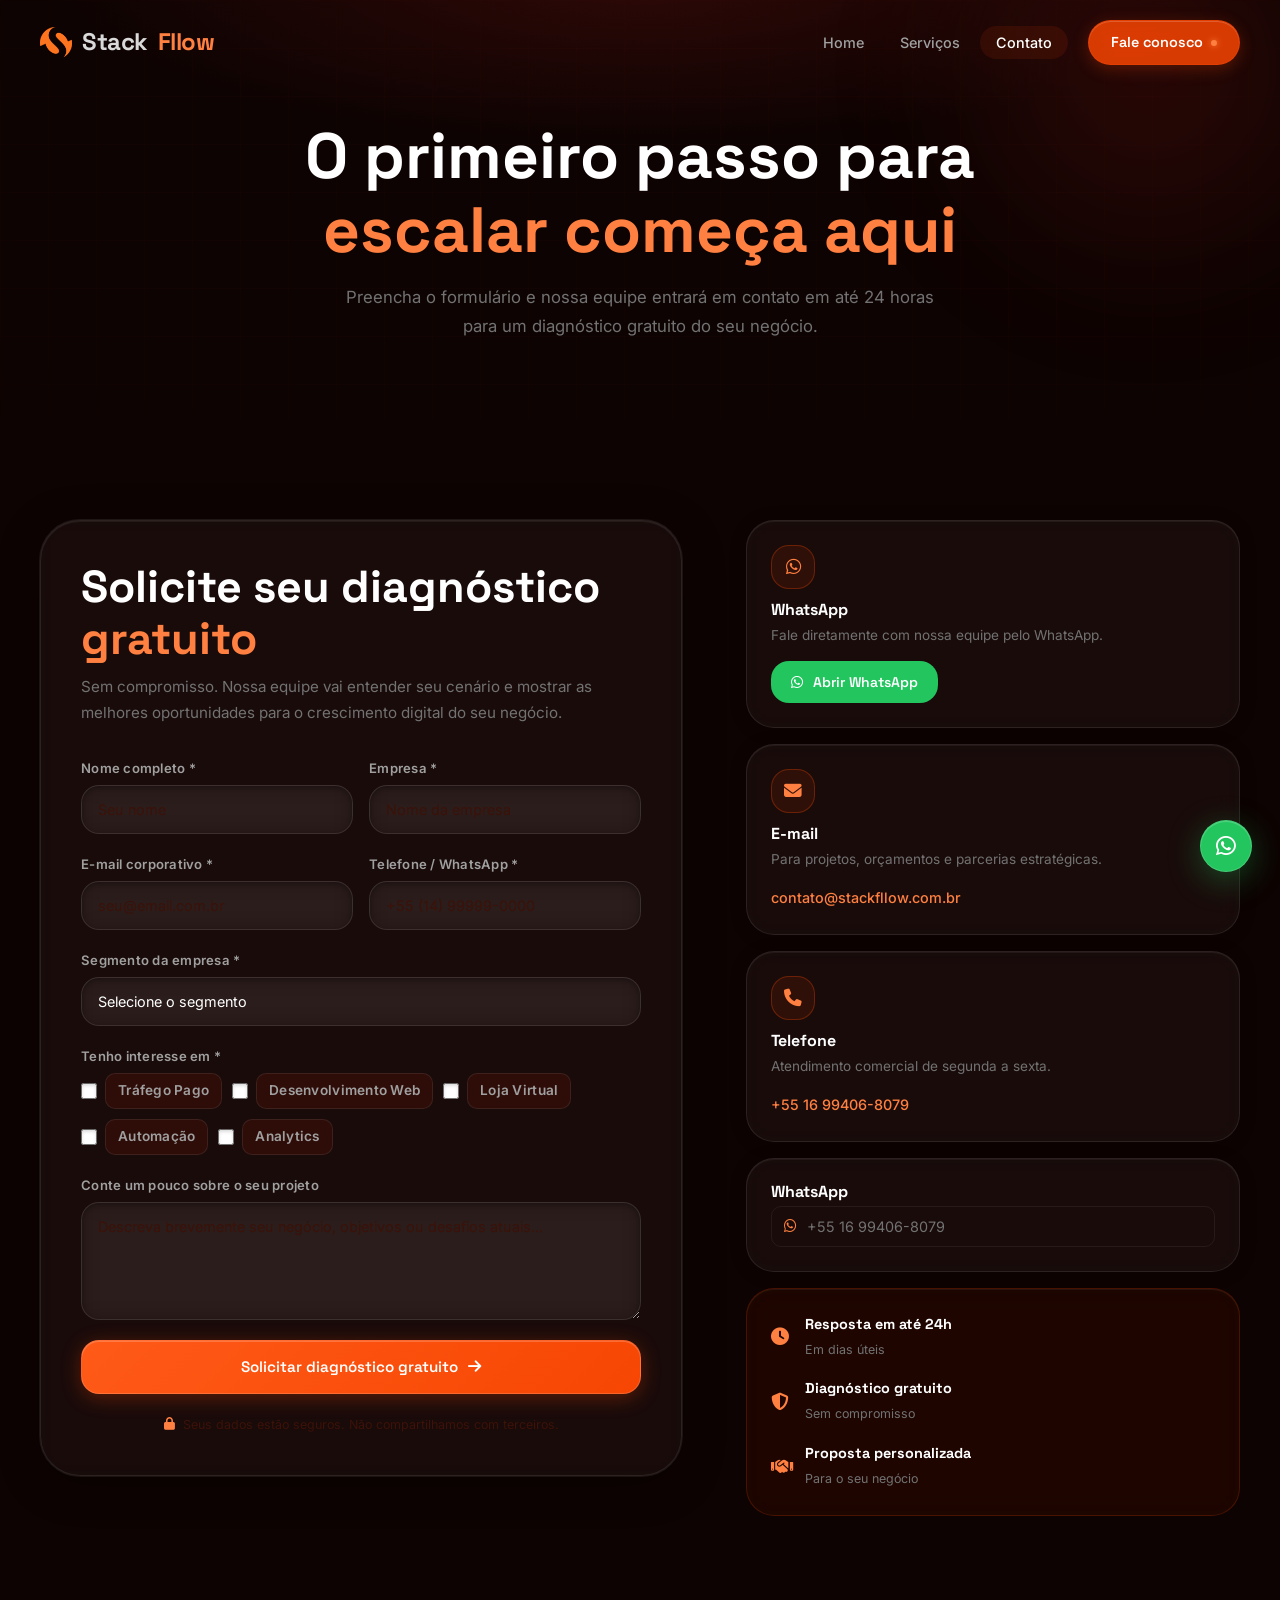
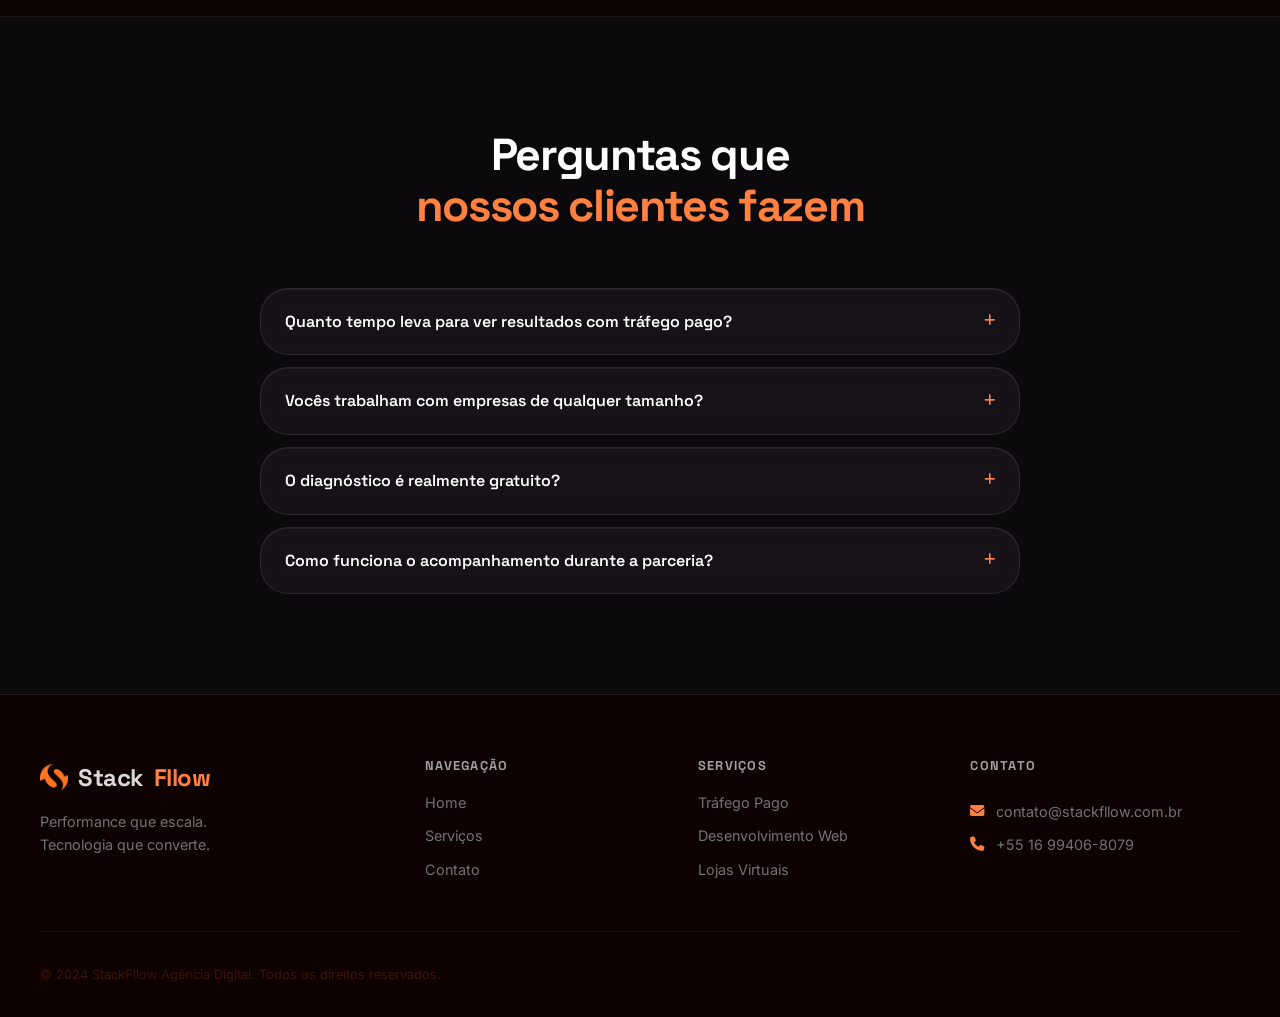
==== contato/index.html @ f06ce650 "feat: nova paleta Coffee Bean/Molten Orange + fontes Space Grotesk & Inter Cores: - Backgrounds: #0D" ====
<!DOCTYPE html>
<html lang="pt-BR">
<head>
  <meta charset="UTF-8" />
  <meta name="viewport" content="width=device-width, initial-scale=1.0" />

  <!-- SEO Principal -->
  <title>Contato | StackFllow — Diagnóstico Gratuito de Marketing Digital</title>
  <meta name="description" content="Fale com a StackFllow e agende um diagnóstico gratuito. Descubra como escalar suas vendas com tráfego pago, desenvolvimento web e lojas virtuais." />
  <meta name="keywords" content="contato agência digital, diagnóstico gratuito, tráfego pago, desenvolvimento web, marketing digital, StackFllow" />
  <meta name="author" content="StackFllow Agência Digital" />
  <meta name="robots" content="index, follow" />
  <link rel="canonical" href="https://stackfllow.com.br/contato.html" />

  <!-- Open Graph -->
  <meta property="og:type" content="website" />
  <meta property="og:site_name" content="StackFllow" />
  <meta property="og:title" content="Fale com a StackFllow | Diagnóstico Gratuito" />
  <meta property="og:description" content="Agende um diagnóstico gratuito e descubra como escalar suas vendas com performance digital." />
  <meta property="og:url" content="https://stackfllow.com.br/contato.html" />
  <meta property="og:image" content="https://stackfllow.com.br/Logo StackFlow.png" />
  <meta property="og:locale" content="pt_BR" />

  <!-- Twitter Card -->
  <meta name="twitter:card" content="summary_large_image" />
  <meta name="twitter:title" content="Fale com a StackFllow | Diagnóstico Gratuito" />
  <meta name="twitter:description" content="Agende um diagnóstico gratuito e descubra como escalar suas vendas com performance digital." />
  <meta name="twitter:image" content="https://stackfllow.com.br/Logo StackFlow.png" />

  <!-- Schema.org JSON-LD -->
  <script type="application/ld+json">
  {
    "@context": "https://schema.org",
    "@graph": [
      {
        "@type": "BreadcrumbList",
        "itemListElement": [
          { "@type": "ListItem", "position": 1, "name": "Home", "item": "https://stackfllow.com.br/" },
          { "@type": "ListItem", "position": 2, "name": "Contato", "item": "https://stackfllow.com.br/contato.html" }
        ]
      },
      {
        "@type": "ContactPage",
        "name": "Contato — StackFllow",
        "url": "https://stackfllow.com.br/contato.html",
        "description": "Entre em contato com a StackFllow para agendar um diagnóstico gratuito.",
        "publisher": {
          "@type": "Organization",
          "name": "StackFllow",
          "telephone": "+5516994068079",
          "email": "contato@stackfllow.com.br"
        }
      }
    ]
  }
  </script>

  <link rel="preconnect" href="https://fonts.googleapis.com" />
  <link rel="preconnect" href="https://fonts.gstatic.com" crossorigin />
  <link href="https://fonts.googleapis.com/css2?family=Space+Grotesk:wght@400;500;600;700;800&family=Inter:wght@400;500&display=swap" rel="stylesheet" />
  <link rel="stylesheet" href="https://cdnjs.cloudflare.com/ajax/libs/font-awesome/6.5.1/css/all.min.css" />
  <link rel="icon" href="../Logo transparente -Photoroom.png" type="image/png" />
  <link rel="stylesheet" href="../style.css" />
</head>
<body>

  <!-- NAV -->
  <nav class="nav" id="nav">
    <div class="nav__inner">
      <a href="/" class="nav__logo">
        <img src="../Logo transparente -Photoroom.png" class="logo-icon" alt="StackFllow" aria-hidden="true" />
        <span class="logo-stack">Stack</span><span class="logo-flow">Fllow</span>
      </a>
      <ul class="nav__links" id="navLinks">
        <li><a href="/" class="nav__link">Home</a></li>
        <li><a href="/servicos" class="nav__link">Serviços</a></li>
        <li><a href="/contato" class="nav__link active">Contato</a></li>
        <li>
          <a href="/contato" class="nav__cta">Fale conosco
            <span class="nav__cta-dot"></span>
          </a>
        </li>
      </ul>
      <button class="nav__burger" id="burger" aria-label="Menu">
        <span></span><span></span><span></span>
      </button>
    </div>
  </nav>

  <div class="mobile-menu" id="mobileMenu">
    <ul>
      <li><a href="/">Home</a></li>
      <li><a href="/servicos">Serviços</a></li>
      <li><a href="/contato">Contato</a></li>
      <li><a href="/contato" class="mobile-cta">Fale conosco</a></li>
    </ul>
  </div>

  <!-- ════════════════════════════════════
       HERO CONTATO
  ════════════════════════════════════ -->
  <section class="page-hero">
    <div class="page-hero__bg">
      <div class="hero__grid"></div>
      <div class="hero__orb hero__orb--1"></div>
    </div>
    <div class="container">
      <div class="page-hero__inner">
        <h1 class="reveal reveal--delay-1">
          O primeiro passo para<br/><em>escalar começa aqui</em>
        </h1>
        <p class="page-hero__sub reveal reveal--delay-2">
          Preencha o formulário e nossa equipe entrará em contato em até 24 horas para um diagnóstico gratuito do seu negócio.
        </p>
      </div>
    </div>
  </section>

  <!-- ════════════════════════════════════
       CONTATO PRINCIPAL
  ════════════════════════════════════ -->
  <section class="contact section">
    <div class="container">
      <div class="contact__inner">

        <!-- FORMULÁRIO -->
        <div class="contact__form-wrap reveal">
          <h2>Solicite seu diagnóstico <em>gratuito</em></h2>
          <p>Sem compromisso. Nossa equipe vai entender seu cenário e mostrar as melhores oportunidades para o crescimento digital do seu negócio.</p>

          <form class="contact__form" id="contactForm" action="https://formspree.io/f/xaqvkoon" method="POST" novalidate>
            <div class="form__row">
              <div class="form__group">
                <label for="name">Nome completo *</label>
                <input type="text" id="name" name="name" placeholder="Seu nome" required />
                <span class="form__error" id="nameError">Por favor, insira seu nome.</span>
              </div>
              <div class="form__group">
                <label for="company">Empresa *</label>
                <input type="text" id="company" name="company" placeholder="Nome da empresa" required />
                <span class="form__error" id="companyError">Por favor, insira o nome da empresa.</span>
              </div>
            </div>

            <div class="form__row">
              <div class="form__group">
                <label for="email">E-mail corporativo *</label>
                <input type="email" id="email" name="email" placeholder="seu@email.com.br" required />
                <span class="form__error" id="emailError">Insira um e-mail válido.</span>
              </div>
              <div class="form__group">
                <label for="phone">Telefone / WhatsApp *</label>
                <input type="tel" id="phone" name="phone" placeholder="+55 (14) 99999-0000" required />
                <span class="form__error" id="phoneError">Por favor, insira seu telefone.</span>
              </div>
            </div>

            <div class="form__group">
              <label for="segment">Segmento da empresa *</label>
              <select id="segment" name="segment" required>
                <option value="" disabled selected>Selecione o segmento</option>
                <option value="ecommerce">E-commerce</option>
                <option value="servicos">Serviços / Consultoria</option>
                <option value="saude">Saúde & Bem-estar</option>
                <option value="educacao">Educação & Cursos</option>
                <option value="industria">Indústria & Manufatura</option>
                <option value="imobiliario">Imobiliário</option>
                <option value="gastronomia">Gastronomia & Alimentos</option>
                <option value="outro">Outro segmento</option>
              </select>
              <span class="form__error" id="segmentError">Por favor, selecione seu segmento.</span>
            </div>

            <div class="form__group">
              <label>Tenho interesse em *</label>
              <div class="form__checkboxes">
                <label class="form__checkbox">
                  <input type="checkbox" name="interest" value="trafego" />
                  <span>Tráfego Pago</span>
                </label>
                <label class="form__checkbox">
                  <input type="checkbox" name="interest" value="web" />
                  <span>Desenvolvimento Web</span>
                </label>
                <label class="form__checkbox">
                  <input type="checkbox" name="interest" value="ecommerce" />
                  <span>Loja Virtual</span>
                </label>
                <label class="form__checkbox">
                  <input type="checkbox" name="interest" value="automacao" />
                  <span>Automação</span>
                </label>
                <label class="form__checkbox">
                  <input type="checkbox" name="interest" value="analytics" />
                  <span>Analytics</span>
                </label>
              </div>
            </div>

            <div class="form__group">
              <label for="message">Conte um pouco sobre o seu projeto</label>
              <textarea id="message" name="message" rows="4" placeholder="Descreva brevemente seu negócio, objetivos ou desafios atuais..."></textarea>
            </div>

            <button type="submit" class="btn btn--primary btn--full" id="submitBtn">
              <span>Solicitar diagnóstico gratuito</span>
              <i class="fa-solid fa-arrow-right"></i>
            </button>

            <p class="form__privacy">
              <i class="fa-solid fa-lock"></i>
              Seus dados estão seguros. Não compartilhamos com terceiros.
            </p>
          </form>

          <!-- Mensagem de sucesso -->
          <div class="form__success" id="formSuccess">
            <div class="form__success-icon">
              <i class="fa-solid fa-circle-check"></i>
            </div>
            <h3>Mensagem enviada!</h3>
            <p>Recebemos sua solicitação. Nossa equipe entrará em contato em até 24 horas para agendar seu diagnóstico gratuito.</p>
            <a href="/" class="btn btn--outline">Voltar ao início</a>
          </div>
        </div>

        <!-- INFO LATERAL -->
        <div class="contact__info">
          <div class="contact__info-card reveal reveal--delay-1">
            <div class="contact__info-icon">
              <i class="fa-brands fa-whatsapp"></i>
            </div>
            <h4>WhatsApp</h4>
            <p>Fale diretamente com nossa equipe pelo WhatsApp.</p>
            <a href="https://wa.me/5516994068079" target="_blank" class="btn btn--whatsapp btn--sm">
              <i class="fa-brands fa-whatsapp"></i>
              Abrir WhatsApp
            </a>
          </div>

          <div class="contact__info-card reveal reveal--delay-2">
            <div class="contact__info-icon">
              <i class="fa-solid fa-envelope"></i>
            </div>
            <h4>E-mail</h4>
            <p>Para projetos, orçamentos e parcerias estratégicas.</p>
            <a href="mailto:contato@stackfllow.com.br" class="contact__info-link">
              contato@stackfllow.com.br
            </a>
          </div>

          <div class="contact__info-card reveal reveal--delay-3">
            <div class="contact__info-icon">
              <i class="fa-solid fa-phone"></i>
            </div>
            <h4>Telefone</h4>
            <p>Atendimento comercial de segunda a sexta.</p>
            <a href="tel:+5516994068079" class="contact__info-link">
              +55 16 99406-8079
            </a>
          </div>

          <div class="contact__info-card contact__info-card--socials reveal reveal--delay-4">
            <h4>WhatsApp</h4>
            <div class="contact__socials">
              <a href="https://wa.me/5516994068079" target="_blank" aria-label="WhatsApp">
                <i class="fa-brands fa-whatsapp"></i>
                +55 16 99406-8079
              </a>
            </div>
          </div>

          <div class="contact__promise reveal">
            <div class="contact__promise-item">
              <i class="fa-solid fa-clock"></i>
              <div>
                <strong>Resposta em até 24h</strong>
                <span>Em dias úteis</span>
              </div>
            </div>
            <div class="contact__promise-item">
              <i class="fa-solid fa-shield-halved"></i>
              <div>
                <strong>Diagnóstico gratuito</strong>
                <span>Sem compromisso</span>
              </div>
            </div>
            <div class="contact__promise-item">
              <i class="fa-solid fa-handshake"></i>
              <div>
                <strong>Proposta personalizada</strong>
                <span>Para o seu negócio</span>
              </div>
            </div>
          </div>
        </div>
      </div>
    </div>
  </section>

  <!-- ════════════════════════════════════
       FAQ
  ════════════════════════════════════ -->
  <section class="faq section" style="background: rgba(13,16,24,.5); border-top: 1px solid rgba(255,255,255,.06);">
    <div class="container">
      <div class="section__head reveal">
        <h2>Perguntas que<br/><em>nossos clientes fazem</em></h2>
      </div>

      <div class="faq__list">
        <div class="faq__item reveal">
          <button class="faq__question" aria-expanded="false">
            Quanto tempo leva para ver resultados com tráfego pago?
            <i class="fa-solid fa-plus faq__icon"></i>
          </button>
          <div class="faq__answer">
            <p>Os primeiros resultados geralmente aparecem em 7 a 14 dias após o lançamento das campanhas. O período de aprendizado dos algoritmos dura cerca de 30 dias — a partir daí, com otimizações contínuas, os resultados tendem a escalar significativamente.</p>
          </div>
        </div>

        <div class="faq__item reveal reveal--delay-1">
          <button class="faq__question" aria-expanded="false">
            Vocês trabalham com empresas de qualquer tamanho?
            <i class="fa-solid fa-plus faq__icon"></i>
          </button>
          <div class="faq__answer">
            <p>Sim. Atendemos desde negócios locais e MEIs até empresas de médio porte com operações digitais consolidadas. Nossos planos foram desenhados para se adaptar ao seu momento e ao seu orçamento.</p>
          </div>
        </div>

        <div class="faq__item reveal reveal--delay-2">
          <button class="faq__question" aria-expanded="false">
            O diagnóstico é realmente gratuito?
            <i class="fa-solid fa-plus faq__icon"></i>
          </button>
          <div class="faq__answer">
            <p>Sim, 100% gratuito e sem compromisso. No diagnóstico analisamos seu cenário atual, identificamos oportunidades e apresentamos um plano de ação claro. Só seguimos em frente se a proposta fizer sentido para os dois lados.</p>
          </div>
        </div>

        <div class="faq__item reveal reveal--delay-3">
          <button class="faq__question" aria-expanded="false">
            Como funciona o acompanhamento durante a parceria?
            <i class="fa-solid fa-plus faq__icon"></i>
          </button>
          <div class="faq__answer">
            <p>Você terá acesso a um dashboard em tempo real com todas as métricas da sua conta. Além disso, entregamos relatórios semanais por e-mail e estamos disponíveis via WhatsApp para dúvidas e alinhamentos pontuais durante o horário comercial.</p>
          </div>
        </div>
      </div>
    </div>
  </section>

  <!-- FOOTER -->
  <footer class="footer">
    <div class="container">
      <div class="footer__top">
        <div class="footer__brand">
          <a href="/" class="nav__logo">
        <img src="../Logo transparente -Photoroom.png" class="logo-icon" alt="StackFllow" aria-hidden="true" />
            <span class="logo-stack">Stack</span><span class="logo-flow">Fllow</span>
          </a>
          <p>Performance que escala.<br/>Tecnologia que converte.</p>
        </div>
        <div class="footer__nav">
          <h4>Navegação</h4>
          <ul>
            <li><a href="/">Home</a></li>
            <li><a href="/servicos">Serviços</a></li>
            <li><a href="/contato">Contato</a></li>
          </ul>
        </div>
        <div class="footer__nav">
          <h4>Serviços</h4>
          <ul>
            <li><a href="/servicos">Tráfego Pago</a></li>
            <li><a href="/servicos">Desenvolvimento Web</a></li>
            <li><a href="/servicos">Lojas Virtuais</a></li>
          </ul>
        </div>
        <div class="footer__contact">
          <h4>Contato</h4>
          <a href="mailto:contato@stackfllow.com.br">
            <i class="fa-solid fa-envelope"></i>
            contato@stackfllow.com.br
          </a>
          <a href="tel:+5516994068079">
            <i class="fa-solid fa-phone"></i>
            +55 16 99406-8079
          </a>
        </div>
      </div>
      <div class="footer__bottom">
        <p>© 2024 StackFllow Agência Digital. Todos os direitos reservados.</p>
      </div>
    </div>
  </footer>

  <a href="https://wa.me/5516994068079" target="_blank" class="wa-float" aria-label="WhatsApp">
    <i class="fa-brands fa-whatsapp"></i>
  </a>

  <script src="../script.js"></script>
</body>
</html>
---- style.css ----
/* ════════════════════════════════════════════════════════
   STACKFLOW — style.css
   Coffee Bean · Black Cherry · Racing Red · Molten Orange
════════════════════════════════════════════════════════ */

/* ── TOKENS ──────────────────────────────────────────── */
:root {
  /* ── Background Scale (Coffee Bean family) */
  --dark:          #0D0302;  /* quase preto, tom vermelho profundo */
  --dark-2:        #1A0706;  /* Coffee Bean */
  --dark-3:        #220908;
  --dark-4:        #2e0d09;
  --dark-5:        #3d110b;

  /* ── Primary Accent — Molten Orange */
  --orange:        #F74603;
  --orange-l:      #ff5a18;
  --orange-xl:     #ff8040;  /* legível em fundo escuro */
  --orange-glow:   rgba(247,70,3,.22);
  --orange-soft:   rgba(247,70,3,.10);
  --orange-border: rgba(247,70,3,.30);

  /* ── Secondary Accent — Racing Red */
  --red:           #DD0200;
  --red-soft:      rgba(221,2,0,.12);
  --red-border:    rgba(221,2,0,.28);

  /* ── Deep tone — Black Cherry (ex-navy) */
  --navy:          #55100D;  /* Black Cherry */
  --navy-l:        #7a1811;
  --navy-soft:     rgba(85,16,13,.22);

  --white:         #ffffff;
  --off-white:     #D9D9D9;  /* Alabaster Grey */
  --gray-100:      #c0c0c0;
  --gray-200:      #a0a0a0;
  --gray-400:      #727272;
  --gray-600:      #3d1208;  /* warm dark */
  --gray-dark:     #2a0c08;

  --green:         #22c55e;
  --green-dark:    #16a34a;

  --ff-head: 'Space Grotesk', sans-serif;
  --ff-body: 'Inter', sans-serif;

  --radius-sm:  10px;
  --radius-md:  18px;
  --radius-lg:  28px;
  --radius-xl:  40px;
  --radius-pill: 100px;

  /* glass */
  --glass-bg:      rgba(255,255,255,.04);
  --glass-bg-h:    rgba(255,255,255,.07);
  --glass-border:  rgba(255,255,255,.09);
  --glass-shine:   rgba(255,255,255,.06);
  --glass-blur:    blur(20px) saturate(160%);
  --glass-blur-sm: blur(12px) saturate(140%);

  --shadow-sm:  0 2px 16px rgba(0,0,0,.25);
  --shadow-md:  0 8px 40px rgba(0,0,0,.35), 0 0 0 1px var(--glass-border);
  --shadow-lg:  0 24px 80px rgba(0,0,0,.45), 0 0 0 1px var(--glass-border);

  --transition: 280ms cubic-bezier(.22,1,.36,1);
  --section-gap: 100px;
}

/* ── RESET ───────────────────────────────────────────── */
*, *::before, *::after { box-sizing: border-box; margin: 0; padding: 0; }

html { scroll-behavior: smooth; -webkit-text-size-adjust: 100%; }

body {
  font-family: var(--ff-body);
  font-size: 16px;
  line-height: 1.6;
  color: var(--gray-200);
  background: var(--dark);
  overflow-x: hidden;
}

img, svg { display: block; max-width: 100%; }
a { text-decoration: none; color: inherit; }
button { cursor: pointer; border: none; background: none; font: inherit; }
ul { list-style: none; }
input, select, textarea { font: inherit; }

/* ── TYPOGRAPHY ──────────────────────────────────────── */
h1, h2, h3, h4, h5 {
  font-family: var(--ff-head);
  font-weight: 700;
  line-height: 1.15;
  color: var(--white);
}

h1 { font-size: clamp(2.4rem, 5vw, 4rem); font-weight: 800; }
h2 { font-size: clamp(1.8rem, 3.5vw, 2.8rem); }
h3 { font-size: clamp(1.25rem, 2.5vw, 1.75rem); }
h4 { font-size: 1.1rem; }

em { font-style: normal; color: var(--orange-xl); }

p { color: var(--gray-400); line-height: 1.7; }

/* ── LAYOUT ──────────────────────────────────────────── */
.container {
  width: min(1200px, 100% - 40px);
  margin-inline: auto;
}

.section {
  padding-block: var(--section-gap);
}

.section__head {
  text-align: center;
  margin-bottom: 56px;
}

.section__head h2 { margin-top: 12px; }
.section__head p  { margin-top: 14px; max-width: 56ch; margin-inline: auto; }

/* ── LABEL ───────────────────────────────────────────── */
.label {
  display: inline-flex;
  align-items: center;
  gap: 8px;
  font-size: .75rem;
  font-weight: 600;
  letter-spacing: .1em;
  text-transform: uppercase;
  color: var(--orange-xl);
  background: var(--orange-soft);
  border: 1px solid var(--orange-border);
  padding: 6px 14px;
  border-radius: 100px;
}

.label::before {
  content: '';
  width: 6px; height: 6px;
  border-radius: 50%;
  background: var(--orange-xl);
  animation: pulse 2s infinite;
}

@keyframes pulse {
  0%,100% { opacity: 1; transform: scale(1); }
  50%      { opacity: .5; transform: scale(1.4); }
}

/* ── BUTTONS ─────────────────────────────────────────── */
.btn {
  display: inline-flex;
  align-items: center;
  gap: 10px;
  padding: 14px 28px;
  border-radius: var(--radius-md);
  font-family: var(--ff-head);
  font-size: .95rem;
  font-weight: 600;
  transition: color, background-color, border-color, transform, box-shadow, opacity var(--transition);
  white-space: nowrap;
}

.btn--primary {
  background: var(--orange);
  color: var(--white);
  box-shadow: 0 0 0 0 var(--orange-glow);
}
.btn--primary:hover {
  background: var(--orange-l);
  transform: translateY(-2px);
  box-shadow: 0 8px 32px var(--orange-glow);
}

.btn--ghost {
  background: transparent;
  color: var(--white);
  border: 1.5px solid rgba(255,255,255,.2);
}
.btn--ghost:hover {
  border-color: var(--orange-xl);
  color: var(--orange-xl);
  background: var(--orange-soft);
}

.btn--outline {
  background: transparent;
  color: var(--orange-xl);
  border: 1.5px solid var(--orange-border);
}
.btn--outline:hover {
  background: var(--orange-soft);
  border-color: var(--orange-l);
}

.btn--whatsapp {
  background: var(--green);
  color: var(--white);
}
.btn--whatsapp:hover {
  background: var(--green-dark);
  transform: translateY(-2px);
  box-shadow: 0 8px 24px rgba(34,197,94,.3);
}

.btn--full { width: 100%; justify-content: center; }

.btn--sm { padding: 10px 20px; font-size: .875rem; }

.btn--lg {
  padding: 18px 36px;
  font-size: 1.05rem;
  border-radius: var(--radius-lg);
}

/* ── NAV ─────────────────────────────────────────────── */
.nav {
  position: fixed;
  top: 0; left: 0; right: 0;
  z-index: 900;
  padding: 20px 0;
  transition: color, background-color, border-color, transform, box-shadow, opacity var(--transition);
}

.nav.scrolled {
  background: rgba(13,3,2,.92);
  backdrop-filter: blur(10px);
  -webkit-backdrop-filter: blur(10px);
  padding: 12px 0;
  border-bottom: 1px solid var(--orange-border);
  box-shadow: 0 4px 24px rgba(0,0,0,.4);
}

.nav__inner {
  display: flex;
  align-items: center;
  justify-content: space-between;
  gap: 32px;
  width: min(1200px, 100% - 40px);
  margin-inline: auto;
}

.nav__logo {
  display: flex;
  align-items: center;
  gap: 10px;
  font-family: var(--ff-head);
  font-size: 1.5rem;
  font-weight: 800;
  letter-spacing: -.02em;
}
.logo-icon {
  height: 32px;
  width: 32px;
  flex-shrink: 0;
  border-radius: 0;
  object-fit: contain;
  transition: transform var(--transition), opacity var(--transition);
}
.nav__logo:hover .logo-icon {
  transform: scale(1.08);
  opacity: .9;
}
.logo-stack { color: var(--off-white); }
.logo-flow  { color: var(--orange-xl); }

.nav__links {
  display: flex;
  align-items: center;
  gap: 4px;
}

.nav__link {
  padding: 8px 16px;
  border-radius: var(--radius-sm);
  font-size: .9rem;
  font-weight: 500;
  color: var(--gray-200);
  transition: color var(--transition), background var(--transition);
}
.nav__link:hover,
.nav__link.active {
  color: var(--white);
  background: var(--orange-soft);
}

.nav__cta {
  display: inline-flex;
  align-items: center;
  gap: 8px;
  margin-left: 16px;
  padding: 10px 22px;
  background: var(--orange);
  color: var(--white);
  border-radius: var(--radius-md);
  font-family: var(--ff-head);
  font-size: .9rem;
  font-weight: 600;
  transition: color, background-color, border-color, transform, box-shadow, opacity var(--transition);
}
.nav__cta:hover {
  background: var(--orange-l);
  transform: translateY(-1px);
  box-shadow: var(--shadow-md);
}

.nav__cta-dot {
  width: 6px; height: 6px;
  border-radius: 50%;
  background: var(--orange-xl);
  animation: pulse 2s infinite;
}

.nav__burger {
  display: none;
  flex-direction: column;
  gap: 5px;
  padding: 8px;
}
.nav__burger span {
  display: block;
  width: 24px; height: 2px;
  background: var(--white);
  border-radius: 2px;
  transition: color, background-color, border-color, transform, box-shadow, opacity var(--transition);
}

/* ── MOBILE MENU ─────────────────────────────────────── */
.mobile-menu {
  display: none;
  position: fixed;
  inset: 0;
  z-index: 800;
  background: #0A0C12;
  flex-direction: column;
  align-items: center;
  justify-content: center;
  gap: 0;
  transform: translateX(100%);
  transition: transform var(--transition);
  will-change: transform;
}

.mobile-menu.open { transform: translateX(0); }

.mobile-menu ul {
  display: flex;
  flex-direction: column;
  align-items: center;
  gap: 8px;
  width: 100%;
  padding: 20px;
}

.mobile-menu a {
  display: block;
  padding: 16px 32px;
  font-family: var(--ff-head);
  font-size: 1.25rem;
  font-weight: 600;
  color: var(--gray-200);
  text-align: center;
  border-radius: var(--radius-md);
  transition: color var(--transition), background var(--transition);
  width: 100%;
}
.mobile-menu a:hover { color: var(--white); background: var(--orange-soft); }

.mobile-cta {
  background: var(--orange) !important;
  color: var(--white) !important;
  margin-top: 8px;
}

/* ── HERO ────────────────────────────────────────────── */
.hero {
  position: relative;
  min-height: 100svh;
  display: flex;
  align-items: center;
  padding-top: 80px;
  overflow: hidden;
}

.hero__bg {
  position: absolute;
  inset: 0;
  background: radial-gradient(ellipse 80% 60% at 50% -10%, rgba(85,16,13,.5) 0%, transparent 65%);
}

.hero__grid {
  position: absolute;
  inset: 0;
  background-image:
    linear-gradient(rgba(85,16,13,.08) 1px, transparent 1px),
    linear-gradient(90deg, rgba(85,16,13,.08) 1px, transparent 1px);
  background-size: 48px 48px;
  mask-image: radial-gradient(ellipse 90% 90% at 50% 50%, black 40%, transparent 100%);
}

.hero__orb {
  position: absolute;
  border-radius: 50%;
  filter: blur(48px);
  pointer-events: none;
  will-change: transform;
  transform: translateZ(0);
}
.hero__orb--1 {
  width: 500px; height: 500px;
  top: -180px; right: -120px;
  background: radial-gradient(circle, rgba(85,16,13,.45) 0%, transparent 70%);
}
.hero__orb--2 {
  width: 340px; height: 340px;
  bottom: -80px; left: -80px;
  background: radial-gradient(circle, rgba(247,70,3,.18) 0%, transparent 70%);
}

.hero__inner {
  position: relative;
  z-index: 2;
  display: grid;
  grid-template-columns: 1fr 1fr;
  align-items: center;
  gap: 64px;
  padding-block: 80px;
}

.hero__content { max-width: 580px; }

.hero__badge {
  margin-bottom: 24px;
}

.hero__title {
  margin-bottom: 24px;
  letter-spacing: -.03em;
}

.hero__sub {
  font-size: 1.05rem;
  line-height: 1.7;
  max-width: 46ch;
  margin-bottom: 36px;
}

.hero__actions {
  display: flex;
  align-items: center;
  gap: 16px;
  flex-wrap: wrap;
  margin-bottom: 56px;
}

.hero__stats {
  display: flex;
  gap: 12px;
  flex-wrap: nowrap;
  padding-top: 32px;
  border-top: 1px solid rgba(255,255,255,.08);
}

.hero__stat-num {
  font-family: var(--ff-head);
  font-size: 1.75rem;
  font-weight: 800;
  color: var(--white);
  line-height: 1;
}
.hero__stat-label {
  font-size: .8rem;
  color: var(--gray-400);
  margin-top: 4px;
}

/* ── PERFORMANCE DASHBOARD ───────────────────────────── */
.hero__visual {
  position: relative;
  display: flex;
  align-items: center;
  justify-content: center;
}

.hero__dashboard {
  position: relative;
  width: 100%;
  max-width: 460px;
  filter: drop-shadow(0 0 60px rgba(247,70,3,.18)) drop-shadow(0 0 120px rgba(85,16,13,.25));
}

.dash__card {
  background: var(--dark-3);
  border: 1px solid var(--orange-border);
  border-radius: var(--radius-lg);
  padding: 28px;
  box-shadow: var(--shadow-lg);
}

.dash__header {
  display: flex;
  align-items: center;
  justify-content: space-between;
  margin-bottom: 24px;
}

.dash__title {
  font-family: var(--ff-head);
  font-size: .85rem;
  font-weight: 700;
  color: var(--white);
  letter-spacing: .05em;
  text-transform: uppercase;
}

.dash__badge {
  display: flex;
  align-items: center;
  gap: 6px;
  font-size: .75rem;
  font-weight: 600;
  color: var(--green);
  background: rgba(34,197,94,.1);
  border: 1px solid rgba(34,197,94,.2);
  padding: 4px 10px;
  border-radius: 100px;
}
.dash__badge::before {
  content: '';
  width: 6px; height: 6px;
  border-radius: 50%;
  background: var(--green);
  animation: pulse 2s infinite;
}

.dash__metrics {
  display: grid;
  grid-template-columns: 1fr 1fr;
  gap: 16px;
  margin-bottom: 20px;
}

.dash__metric {
  background: var(--dark-4);
  border: 1px solid rgba(255,255,255,.06);
  border-radius: var(--radius-md);
  padding: 16px;
  transition: border-color var(--transition);
}
.dash__metric:hover { border-color: var(--orange-border); }

.dash__metric-label {
  font-size: .7rem;
  font-weight: 600;
  text-transform: uppercase;
  letter-spacing: .08em;
  color: var(--gray-400);
  margin-bottom: 6px;
}

.dash__metric-value {
  font-family: var(--ff-head);
  font-size: 1.5rem;
  font-weight: 800;
  color: var(--white);
  line-height: 1;
}

.dash__metric-delta {
  display: inline-flex;
  align-items: center;
  gap: 3px;
  font-size: .72rem;
  font-weight: 600;
  margin-top: 4px;
}
.dash__metric-delta.up   { color: var(--green); }
.dash__metric-delta.down { color: #f87171; }

.dash__bar-wrap {
  margin-top: 20px;
}
.dash__bar-label {
  display: flex;
  justify-content: space-between;
  font-size: .75rem;
  color: var(--gray-400);
  margin-bottom: 6px;
}
.dash__bar {
  height: 6px;
  border-radius: 100px;
  background: var(--dark-5);
  overflow: hidden;
}
.dash__bar-fill {
  height: 100%;
  border-radius: 100px;
  background: linear-gradient(90deg, var(--orange-l), var(--orange-xl));
  transition: width 1.5s cubic-bezier(.22,1,.36,1);
}

.dash__float {
  position: absolute;
  background: var(--dark-3);
  border: 1px solid var(--orange-border);
  border-radius: var(--radius-md);
  padding: 12px 16px;
  display: flex;
  align-items: center;
  gap: 10px;
  box-shadow: var(--shadow-md);
  animation: floatY 3s ease-in-out infinite;
  will-change: transform;
}
.dash__float--1 { top: -20px; left: -30px; animation-delay: 0s; }
.dash__float--2 { bottom: 20px; right: -30px; animation-delay: 1.5s; }

@keyframes floatY {
  0%,100% { transform: translateY(0); }
  50%     { transform: translateY(-8px); }
}

.dash__float-icon {
  width: 36px; height: 36px;
  border-radius: var(--radius-sm);
  background: var(--orange-soft);
  border: 1px solid var(--orange-border);
  display: flex;
  align-items: center;
  justify-content: center;
  font-size: .9rem;
  color: var(--orange-xl);
}
.dash__float-text strong {
  display: block;
  font-family: var(--ff-head);
  font-size: .85rem;
  font-weight: 700;
  color: var(--white);
}
.dash__float-text span {
  font-size: .72rem;
  color: var(--gray-400);
}

/* ── PROCESS ─────────────────────────────────────────── */
.process {
  background: var(--dark-2);
  border-top: 1px solid rgba(255,255,255,.04);
  border-bottom: 1px solid rgba(255,255,255,.04);
}

.process__grid {
  display: grid;
  grid-template-columns: repeat(4, 1fr);
  gap: 0;
  position: relative;
}

.process__item {
  padding: 40px 32px;
  position: relative;
  text-align: center;
}

.process__item + .process__item::before {
  content: '';
  position: absolute;
  left: 0; top: 40px;
  width: 1px; height: calc(100% - 80px);
  background: linear-gradient(to bottom, transparent, var(--orange-border), transparent);
}

.process__num {
  width: 48px; height: 48px;
  border-radius: 50%;
  background: var(--orange-soft);
  border: 1px solid var(--orange-border);
  display: flex;
  align-items: center;
  justify-content: center;
  font-family: var(--ff-head);
  font-size: .8rem;
  font-weight: 800;
  color: var(--orange-xl);
  margin: 0 auto 16px;
}

.process__title {
  font-family: var(--ff-head);
  font-size: 1rem;
  font-weight: 700;
  color: var(--white);
  margin-bottom: 8px;
}

.process__desc {
  font-size: .85rem;
  color: var(--gray-400);
  line-height: 1.5;
}

/* ── SERVICES ────────────────────────────────────────── */
.services__grid {
  display: grid;
  grid-template-columns: repeat(4, 1fr);
  gap: 20px;
}

.service-card {
  background: var(--dark-2);
  border: 1px solid rgba(255,255,255,.06);
  border-radius: var(--radius-lg);
  padding: 32px;
  transition: color, background-color, border-color, transform, box-shadow, opacity var(--transition);
  cursor: default;
}

.service-card:hover {
  border-color: var(--orange-border);
  transform: translateY(-4px);
  box-shadow: var(--shadow-md);
  background: var(--dark-3);
}

.service-card__icon {
  width: 52px; height: 52px;
  border-radius: var(--radius-md);
  background: var(--orange-soft);
  border: 1px solid var(--orange-border);
  display: flex;
  align-items: center;
  justify-content: center;
  font-size: 1.2rem;
  color: var(--orange-xl);
  margin-bottom: 20px;
  transition: color, background-color, border-color, transform, box-shadow, opacity var(--transition);
}

.service-card:hover .service-card__icon {
  background: var(--orange);
  color: var(--white);
  box-shadow: 0 0 20px var(--orange-glow);
}

.service-card__title {
  font-size: 1.1rem;
  margin-bottom: 10px;
}

.service-card__desc {
  font-size: .9rem;
  color: var(--gray-400);
  line-height: 1.6;
  margin-bottom: 16px;
}

.service-card__link {
  display: inline-flex;
  align-items: center;
  gap: 6px;
  font-size: .85rem;
  font-weight: 600;
  color: var(--orange-xl);
  transition: gap var(--transition), color var(--transition);
}
.service-card:hover .service-card__link { gap: 10px; color: var(--white); }

.service-card--cta {
  background: linear-gradient(135deg, var(--orange) 0%, var(--red) 100%);
  border-color: transparent;
  display: flex;
  flex-direction: column;
  justify-content: center;
  align-items: flex-start;
  gap: 20px;
}
.service-card--cta:hover {
  border-color: transparent;
  transform: translateY(-4px);
  box-shadow: 0 24px 64px rgba(247,70,3,.4);
}
.service-card--cta h3,
.service-card--cta p { color: rgba(255,255,255,.9); }
.service-card--cta .service-card__icon {
  background: rgba(255,255,255,.15);
  border-color: rgba(255,255,255,.2);
  color: var(--white);
}
.service-card--cta:hover .service-card__icon {
  background: rgba(255,255,255,.25);
  box-shadow: none;
}

/* ── DIFFERENTIALS / DASHBOARD ───────────────────────── */
.diff {
  background: var(--dark-2);
  border-top: 1px solid rgba(255,255,255,.04);
  border-bottom: 1px solid rgba(255,255,255,.04);
}

.diff__inner {
  display: grid;
  grid-template-columns: 1fr 1fr;
  align-items: center;
  gap: 72px;
}

.diff__label { margin-bottom: 20px; }
.diff__title { margin-bottom: 20px; }
.diff__sub   { font-size: 1.05rem; max-width: 44ch; margin-bottom: 32px; }

.diff__list {
  display: flex;
  flex-direction: column;
  gap: 16px;
  margin-bottom: 36px;
}

.diff__item {
  display: flex;
  align-items: flex-start;
  gap: 14px;
}

.diff__item-icon {
  width: 38px; height: 38px;
  border-radius: var(--radius-sm);
  background: var(--orange-soft);
  border: 1px solid var(--orange-border);
  display: flex;
  align-items: center;
  justify-content: center;
  font-size: .85rem;
  color: var(--orange-xl);
  flex-shrink: 0;
  margin-top: 2px;
}

.diff__item-title {
  font-family: var(--ff-head);
  font-size: .95rem;
  font-weight: 700;
  color: var(--white);
}
.diff__item-desc {
  font-size: .85rem;
  color: var(--gray-400);
  margin-top: 2px;
}

.diff__dashboard {
  position: relative;
  background: var(--dark-3);
  border: 1px solid var(--orange-border);
  border-radius: var(--radius-xl);
  padding: 32px;
  box-shadow: var(--shadow-lg);
}

.diff__dash-header {
  display: flex;
  align-items: center;
  justify-content: space-between;
  margin-bottom: 24px;
}

.diff__dash-title {
  font-family: var(--ff-head);
  font-size: .8rem;
  font-weight: 700;
  text-transform: uppercase;
  letter-spacing: .06em;
  color: var(--gray-200);
}

.diff__dash-live {
  display: flex;
  align-items: center;
  gap: 6px;
  font-size: .72rem;
  font-weight: 600;
  color: var(--green);
}
.diff__dash-live::before {
  content: '';
  width: 6px; height: 6px;
  border-radius: 50%;
  background: var(--green);
  animation: pulse 2s infinite;
}

.diff__metrics {
  display: grid;
  grid-template-columns: repeat(2, 1fr);
  gap: 16px;
  margin-bottom: 24px;
}

.diff__metric {
  background: var(--dark-4);
  border: 1px solid rgba(255,255,255,.05);
  border-radius: var(--radius-md);
  padding: 16px;
}

.diff__metric-lbl {
  font-size: .7rem;
  font-weight: 600;
  text-transform: uppercase;
  letter-spacing: .08em;
  color: var(--gray-400);
  margin-bottom: 6px;
}

.diff__metric-val {
  font-family: var(--ff-head);
  font-size: 1.6rem;
  font-weight: 800;
  color: var(--white);
}

.diff__metric-tag {
  display: inline-flex;
  align-items: center;
  gap: 3px;
  font-size: .7rem;
  font-weight: 700;
  margin-top: 4px;
  color: var(--green);
}

.diff__chart {
  display: flex;
  align-items: flex-end;
  gap: 6px;
  height: 60px;
}

.diff__bar-col {
  flex: 1;
  border-radius: 4px 4px 0 0;
  background: var(--orange-soft);
  border: 1px solid var(--orange-border);
  transition: background var(--transition);
}
.diff__bar-col:hover,
.diff__bar-col.active {
  background: var(--orange);
  border-color: var(--orange-l);
}

/* ── TESTIMONIALS ────────────────────────────────────── */
.testimonials__grid {
  display: grid;
  grid-template-columns: repeat(3, 1fr);
  gap: 20px;
  margin-bottom: 60px;
}

.testimonial-card {
  background: var(--dark-2);
  border: 1px solid rgba(255,255,255,.06);
  border-radius: var(--radius-lg);
  padding: 28px;
  transition: color, background-color, border-color, transform, box-shadow, opacity var(--transition);
}

.testimonial-card:hover {
  border-color: var(--orange-border);
  transform: translateY(-3px);
  box-shadow: var(--shadow-md);
}

.testimonial-card__stars {
  display: flex;
  gap: 3px;
  margin-bottom: 14px;
}
.testimonial-card__stars i { color: #f59e0b; font-size: .85rem; }

.testimonial-card__text {
  font-size: .93rem;
  color: var(--gray-200);
  line-height: 1.65;
  margin-bottom: 20px;
  font-style: italic;
}

.testimonial-card__author {
  display: flex;
  align-items: center;
  gap: 12px;
}

.testimonial-card__avatar {
  width: 40px; height: 40px;
  border-radius: 50%;
  background: linear-gradient(135deg, var(--orange), var(--orange-l));
  display: flex;
  align-items: center;
  justify-content: center;
  font-family: var(--ff-head);
  font-size: .9rem;
  font-weight: 700;
  color: var(--white);
  flex-shrink: 0;
}

.testimonial-card__name {
  font-family: var(--ff-head);
  font-size: .9rem;
  font-weight: 700;
  color: var(--white);
}
.testimonial-card__role {
  font-size: .78rem;
  color: var(--gray-400);
}

/* ── CLIENTS MARQUEE ─────────────────────────────────── */
.clients {
  overflow: hidden;
  padding-block: 40px;
  border-top: 1px solid rgba(255,255,255,.05);
  border-bottom: 1px solid rgba(255,255,255,.05);
  background: var(--dark-2);
}

.clients__label {
  text-align: center;
  font-size: .75rem;
  font-weight: 600;
  letter-spacing: .1em;
  text-transform: uppercase;
  color: var(--gray-600);
  margin-bottom: 24px;
}

.clients__logos {
  position: relative;
  display: flex;
  overflow: hidden;
  gap: 0;
}

.clients__logos-inner {
  display: flex;
  gap: 0;
  animation: marquee 28s linear infinite;
  flex-shrink: 0;
}

@keyframes marquee {
  0%   { transform: translateX(0); }
  100% { transform: translateX(-100%); }
}

.clients__logo-item {
  display: flex;
  align-items: center;
  justify-content: center;
  padding: 0 40px;
  font-family: var(--ff-head);
  font-size: .95rem;
  font-weight: 700;
  color: var(--gray-600);
  white-space: nowrap;
  transition: color var(--transition);
}
.clients__logo-item:hover { color: var(--orange-xl); }

/* ── NUMBERS ─────────────────────────────────────────── */
.numbers {
  background: var(--dark-2);
  border-top: 1px solid rgba(255,255,255,.04);
  border-bottom: 1px solid rgba(255,255,255,.04);
}

.numbers__grid {
  display: grid;
  grid-template-columns: repeat(4, 1fr);
  gap: 0;
}

.numbers__item {
  padding: 48px 32px;
  text-align: center;
  border-right: 1px solid rgba(255,255,255,.06);
  transition: background var(--transition);
}
.numbers__item:last-child { border-right: none; }
.numbers__item:hover { background: var(--orange-soft); }

.numbers__value {
  font-family: var(--ff-head);
  font-size: clamp(2rem, 3.5vw, 2.8rem);
  font-weight: 800;
  color: var(--white);
  line-height: 1;
}
.numbers__suffix {
  color: var(--orange-xl);
}

.numbers__label {
  font-size: .85rem;
  color: var(--gray-400);
  margin-top: 8px;
  max-width: 20ch;
  margin-inline: auto;
}

/* ── CTA FINAL ───────────────────────────────────────── */
.cta-final {
  background: linear-gradient(135deg, var(--dark-3) 0%, #0d0302 100%);
  border-top: 1px solid var(--orange-border);
  border-bottom: 1px solid var(--orange-border);
}

.cta-final__inner {
  text-align: center;
  max-width: 700px;
  margin-inline: auto;
}

.cta-final__label { margin-bottom: 20px; }
.cta-final__title { margin-bottom: 16px; }
.cta-final__sub {
  font-size: 1.05rem;
  max-width: 52ch;
  margin: 0 auto 36px;
}

.cta-final__actions {
  display: flex;
  align-items: center;
  justify-content: center;
  gap: 16px;
  flex-wrap: wrap;
}

/* ── FOOTER ──────────────────────────────────────────── */
.footer {
  background: var(--dark-2);
  border-top: 1px solid rgba(255,255,255,.06);
  padding-top: 64px;
  padding-bottom: 32px;
}

.footer__top {
  display: grid;
  grid-template-columns: 1.5fr 1fr 1fr 1.2fr;
  gap: 48px;
  padding-bottom: 48px;
  border-bottom: 1px solid rgba(255,255,255,.06);
  margin-bottom: 32px;
}

.footer__brand .logo-icon {
  height: 28px;
  width: 28px;
}

.footer__brand p {
  font-size: .9rem;
  color: var(--gray-400);
  margin-top: 12px;
  margin-bottom: 20px;
  max-width: 28ch;
  line-height: 1.6;
}

.footer__socials {
  display: flex;
  gap: 10px;
}

.footer__socials a {
  width: 38px; height: 38px;
  border-radius: var(--radius-sm);
  background: var(--dark-4);
  border: 1px solid rgba(255,255,255,.08);
  display: flex;
  align-items: center;
  justify-content: center;
  font-size: .9rem;
  color: var(--gray-400);
  transition: color, background-color, border-color, transform, box-shadow, opacity var(--transition);
}
.footer__socials a:hover {
  background: var(--orange);
  border-color: var(--orange);
  color: var(--white);
}

.footer__nav h4,
.footer__contact h4 {
  font-family: var(--ff-head);
  font-size: .8rem;
  font-weight: 700;
  text-transform: uppercase;
  letter-spacing: .1em;
  color: var(--gray-200);
  margin-bottom: 16px;
}

.footer__nav ul { display: flex; flex-direction: column; gap: 8px; }
.footer__nav a {
  font-size: .9rem;
  color: var(--gray-400);
  transition: color var(--transition);
}
.footer__nav a:hover { color: var(--orange-xl); }

.footer__contact {
  display: flex;
  flex-direction: column;
  gap: 10px;
}

.footer__contact a {
  display: flex;
  align-items: center;
  gap: 10px;
  font-size: .9rem;
  color: var(--gray-400);
  transition: color var(--transition);
}
.footer__contact a:hover { color: var(--orange-xl); }
.footer__contact i { color: var(--orange-xl); width: 16px; }

.footer__bottom {
  display: flex;
  align-items: center;
  justify-content: space-between;
  gap: 16px;
  flex-wrap: wrap;
}
.footer__bottom p {
  font-size: .8rem;
  color: var(--gray-600);
}

/* ── PAGE HERO (inner pages) ─────────────────────────── */
.page-hero {
  position: relative;
  padding-top: 120px;
  padding-bottom: 80px;
  overflow: hidden;
}

.page-hero__bg {
  position: absolute;
  inset: 0;
  background: radial-gradient(ellipse 70% 60% at 50% -5%, rgba(85,16,13,.45) 0%, transparent 65%);
}

.page-hero__inner {
  position: relative;
  z-index: 2;
  text-align: center;
  max-width: 720px;
  margin-inline: auto;
}

.page-hero__inner .label { margin-bottom: 20px; }
.page-hero__inner h1     { margin-bottom: 16px; }

.page-hero__sub {
  font-size: 1.05rem;
  max-width: 56ch;
  margin: 0 auto;
  color: var(--gray-400);
}

/* ── SERVICES DETAIL ─────────────────────────────────── */
.sd-item {
  display: grid;
  grid-template-columns: 1fr 1fr;
  gap: 72px;
  align-items: center;
  padding-block: 64px;
  border-bottom: 1px solid rgba(255,255,255,.06);
}
.sd-item:last-child { border-bottom: none; }

.sd-item:nth-child(even) .sd-item__visual { order: -1; }

.sd-item__label { margin-bottom: 14px; }
.sd-item__title { margin-bottom: 16px; }
.sd-item__desc  { margin-bottom: 24px; }

.sd-item__features {
  display: flex;
  flex-direction: column;
  gap: 10px;
  margin-bottom: 28px;
}

.sd-item__feature {
  display: flex;
  align-items: center;
  gap: 10px;
  font-size: .9rem;
  color: var(--gray-200);
}

.sd-item__feature i {
  color: var(--orange-xl);
  font-size: .85rem;
  flex-shrink: 0;
}

.sd-item__visual {
  background: var(--dark-2);
  border: 1px solid var(--orange-border);
  border-radius: var(--radius-xl);
  padding: 36px;
  display: flex;
  align-items: center;
  justify-content: center;
  min-height: 300px;
}

.sd-item__icon-big {
  font-size: 5rem;
  color: var(--orange);
  opacity: .7;
}

/* ── PACKAGES ────────────────────────────────────────── */
.packages__grid {
  display: grid;
  grid-template-columns: repeat(3, 1fr);
  gap: 24px;
}

.pkg-card {
  background: var(--dark-2);
  border: 1px solid rgba(255,255,255,.06);
  border-radius: var(--radius-xl);
  padding: 36px;
  position: relative;
  transition: color, background-color, border-color, transform, box-shadow, opacity var(--transition);
  display: flex;
  flex-direction: column;
}

.pkg-card:hover {
  border-color: var(--orange-border);
  transform: translateY(-4px);
  box-shadow: var(--shadow-md);
}

.pkg-card--featured {
  background: linear-gradient(160deg, var(--dark-3) 0%, var(--dark-4) 100%);
  border-color: var(--orange);
  box-shadow: var(--shadow-md);
}
.pkg-card--featured:hover {
  box-shadow: var(--shadow-lg);
  border-color: var(--orange-l);
}

.pkg-card__badge {
  position: absolute;
  top: -14px; left: 50%;
  transform: translateX(-50%);
  background: var(--orange);
  color: var(--white);
  font-family: var(--ff-head);
  font-size: .72rem;
  font-weight: 700;
  letter-spacing: .08em;
  text-transform: uppercase;
  padding: 5px 14px;
  border-radius: 100px;
  white-space: nowrap;
}

.pkg-card__name {
  font-size: .75rem;
  font-weight: 700;
  text-transform: uppercase;
  letter-spacing: .1em;
  color: var(--orange-xl);
  margin-bottom: 8px;
}

.pkg-card__price {
  font-family: var(--ff-head);
  font-size: 2.2rem;
  font-weight: 800;
  color: var(--white);
  line-height: 1;
  margin-bottom: 4px;
}
.pkg-card__price span {
  font-size: .9rem;
  font-weight: 400;
  color: var(--gray-400);
}

.pkg-card__desc {
  font-size: .85rem;
  color: var(--gray-400);
  margin-bottom: 24px;
  padding-bottom: 24px;
  border-bottom: 1px solid rgba(255,255,255,.06);
}

.pkg-card__features {
  flex: 1;
  display: flex;
  flex-direction: column;
  gap: 10px;
  margin-bottom: 28px;
}

.pkg-card__feature {
  display: flex;
  align-items: center;
  gap: 10px;
  font-size: .88rem;
  color: var(--gray-200);
}
.pkg-card__feature i { color: var(--green); font-size: .8rem; flex-shrink: 0; }
.pkg-card__feature.off { color: var(--gray-600); }
.pkg-card__feature.off i { color: var(--gray-600); }

/* ── CONTACT ─────────────────────────────────────────── */
.contact__inner {
  display: grid;
  grid-template-columns: 1.3fr 1fr;
  gap: 64px;
  align-items: start;
}

.contact__form-wrap h2 { margin-bottom: 10px; }
.contact__form-wrap > p {
  font-size: .95rem;
  margin-bottom: 32px;
  color: var(--gray-400);
}

.contact__form {
  display: flex;
  flex-direction: column;
  gap: 20px;
}

.form__row {
  display: grid;
  grid-template-columns: 1fr 1fr;
  gap: 16px;
}

.form__group {
  display: flex;
  flex-direction: column;
  gap: 6px;
}

.form__group label {
  font-size: .82rem;
  font-weight: 600;
  color: var(--gray-200);
  letter-spacing: .02em;
}

.form__group input,
.form__group select,
.form__group textarea {
  background: var(--dark-3);
  border: 1px solid rgba(255,255,255,.1);
  border-radius: var(--radius-md);
  padding: 12px 16px;
  color: var(--white);
  font-size: .9rem;
  transition: border-color var(--transition), box-shadow var(--transition);
  outline: none;
}

.form__group input::placeholder,
.form__group textarea::placeholder { color: var(--gray-600); }

.form__group select {
  appearance: none;
  background-image: url("data:image/svg+xml,%3Csvg xmlns='http://www.w3.org/2000/svg' width='12' height='12' viewBox='0 0 12 12'%3E%3Cpath fill='%239090c0' d='M6 8L1 3h10z'/%3E%3C/svg%3E");
  background-repeat: no-repeat;
  background-position: right 14px center;
  padding-right: 36px;
  cursor: pointer;
}

.form__group select option { background: var(--dark-3); }

.form__group input:focus,
.form__group select:focus,
.form__group textarea:focus {
  border-color: var(--orange);
  box-shadow: 0 0 0 3px var(--orange-soft);
}

.form__group input.error,
.form__group select.error { border-color: #f87171; }

.form__error {
  font-size: .78rem;
  color: #f87171;
  display: none;
}
.form__error.show { display: block; }

.form__checkboxes {
  display: flex;
  flex-wrap: wrap;
  gap: 10px;
}

.form__checkbox {
  display: flex;
  align-items: center;
  gap: 8px;
  cursor: pointer;
}

.form__checkbox input[type="checkbox"] {
  width: 16px; height: 16px;
  border-radius: 4px;
  border: 1px solid rgba(255,255,255,.2);
  background: var(--dark-3);
  cursor: pointer;
  accent-color: var(--orange);
}

.form__checkbox span {
  font-size: .85rem;
  color: var(--gray-200);
  background: var(--dark-4);
  border: 1px solid rgba(255,255,255,.08);
  padding: 6px 12px;
  border-radius: var(--radius-sm);
  transition: color, background-color, border-color, transform, box-shadow, opacity var(--transition);
}
.form__checkbox:hover span {
  border-color: var(--orange-border);
  color: var(--white);
}
.form__checkbox input:checked + span {
  background: var(--orange-soft);
  border-color: var(--orange-border);
  color: var(--orange-xl);
}

.form__privacy {
  display: flex;
  align-items: center;
  gap: 8px;
  font-size: .78rem;
  color: var(--gray-600);
  justify-content: center;
}
.form__privacy i { color: var(--orange-xl); }

.form__success {
  display: none;
  text-align: center;
  padding: 48px 32px;
}
.form__success.show { display: block; }

.form__success-icon {
  font-size: 3rem;
  color: var(--green);
  margin-bottom: 20px;
}
.form__success h3 { margin-bottom: 10px; }
.form__success p  { margin-bottom: 24px; }

/* ── CONTACT INFO ────────────────────────────────────── */
.contact__info {
  display: flex;
  flex-direction: column;
  gap: 16px;
}

.contact__info-card {
  background: var(--dark-2);
  border: 1px solid rgba(255,255,255,.06);
  border-radius: var(--radius-lg);
  padding: 24px;
  transition: color, background-color, border-color, transform, box-shadow, opacity var(--transition);
}
.contact__info-card:hover {
  border-color: var(--orange-border);
  transform: translateX(4px);
}

.contact__info-icon {
  width: 44px; height: 44px;
  border-radius: var(--radius-md);
  background: var(--orange-soft);
  border: 1px solid var(--orange-border);
  display: flex;
  align-items: center;
  justify-content: center;
  font-size: 1.1rem;
  color: var(--orange-xl);
  margin-bottom: 12px;
}

.contact__info-card h4 {
  font-family: var(--ff-head);
  font-size: 1rem;
  font-weight: 700;
  color: var(--white);
  margin-bottom: 4px;
}

.contact__info-card p {
  font-size: .85rem;
  color: var(--gray-400);
  margin-bottom: 14px;
}

.contact__info-link {
  font-size: .9rem;
  color: var(--orange-xl);
  font-weight: 500;
  transition: color var(--transition);
}
.contact__info-link:hover { color: var(--white); }

.contact__info-card--socials .contact__socials {
  display: flex;
  flex-direction: column;
  gap: 8px;
}

.contact__socials a {
  display: flex;
  align-items: center;
  gap: 10px;
  font-size: .9rem;
  color: var(--gray-400);
  padding: 8px 12px;
  border-radius: var(--radius-sm);
  border: 1px solid rgba(255,255,255,.06);
  transition: color, background-color, border-color, transform, box-shadow, opacity var(--transition);
}
.contact__socials a:hover {
  color: var(--white);
  background: var(--orange-soft);
  border-color: var(--orange-border);
}
.contact__socials i { color: var(--orange-xl); }

.contact__promise {
  background: var(--dark-3);
  border: 1px solid var(--orange-border);
  border-radius: var(--radius-lg);
  padding: 24px;
  display: flex;
  flex-direction: column;
  gap: 16px;
}

.contact__promise-item {
  display: flex;
  align-items: center;
  gap: 14px;
}
.contact__promise-item i {
  color: var(--orange-xl);
  font-size: 1.1rem;
  width: 20px;
  flex-shrink: 0;
}
.contact__promise-item strong {
  display: block;
  font-family: var(--ff-head);
  font-size: .9rem;
  font-weight: 700;
  color: var(--white);
}
.contact__promise-item span {
  font-size: .78rem;
  color: var(--gray-400);
}

/* ── FAQ ─────────────────────────────────────────────── */
.faq__list {
  max-width: 760px;
  margin-inline: auto;
  display: flex;
  flex-direction: column;
  gap: 12px;
}

.faq__item {
  background: var(--dark-2);
  border: 1px solid rgba(255,255,255,.06);
  border-radius: var(--radius-lg);
  overflow: hidden;
  transition: border-color var(--transition);
}

.faq__item.open,
.faq__item:hover { border-color: var(--orange-border); }

.faq__question {
  width: 100%;
  display: flex;
  align-items: center;
  justify-content: space-between;
  gap: 16px;
  padding: 20px 24px;
  font-family: var(--ff-head);
  font-size: 1rem;
  font-weight: 600;
  color: var(--white);
  text-align: left;
  transition: color var(--transition);
}
.faq__question:hover { color: var(--orange-xl); }

.faq__icon {
  color: var(--orange-xl);
  font-size: .8rem;
  flex-shrink: 0;
  transition: transform var(--transition);
}
.faq__item.open .faq__icon { transform: rotate(45deg); }

.faq__answer {
  max-height: 0;
  overflow: hidden;
  transition: max-height 400ms cubic-bezier(.22,1,.36,1);
}

.faq__answer p {
  padding: 0 24px 20px;
  font-size: .9rem;
  color: var(--gray-400);
  line-height: 1.7;
}

/* ── REVEAL ANIMATIONS ───────────────────────────────── */
.reveal {
  opacity: 0;
  transform: translateY(24px);
  will-change: opacity, transform;
  transition: opacity 500ms cubic-bezier(.22,1,.36,1),
              transform 500ms cubic-bezier(.22,1,.36,1);
}

.reveal--delay-1 { transition-delay: 80ms; }
.reveal--delay-2 { transition-delay: 160ms; }
.reveal--delay-3 { transition-delay: 240ms; }
.reveal--delay-4 { transition-delay: 320ms; }

.reveal.visible {
  opacity: 1;
  transform: translateY(0);
  will-change: auto;
}

/* ── WHATSAPP FLOAT ──────────────────────────────────── */
.wa-float {
  position: fixed;
  bottom: 28px;
  right: 28px;
  z-index: 800;
  width: 52px; height: 52px;
  border-radius: 50%;
  background: var(--green);
  color: var(--white);
  display: flex;
  align-items: center;
  justify-content: center;
  font-size: 1.4rem;
  box-shadow: 0 4px 20px rgba(34,197,94,.4);
  transition: color, background-color, border-color, transform, box-shadow, opacity var(--transition);
}
.wa-float:hover {
  transform: scale(1.1);
  box-shadow: 0 8px 32px rgba(34,197,94,.5);
}

/* ── RESPONSIVE ──────────────────────────────────────── */
@media (max-width: 1024px) {
  :root { --section-gap: 80px; }

  .hero__inner     { grid-template-columns: 1fr; gap: 48px; padding-block: 60px; }
  .hero__visual    { display: none; }
  .hero__content   { max-width: 100%; }

  .diff__inner     { grid-template-columns: 1fr; gap: 48px; }
  .diff__dashboard { max-width: 500px; }

  .services__grid  { grid-template-columns: repeat(2, 1fr); }
  .testimonials__grid { grid-template-columns: repeat(2, 1fr); }

  .numbers__grid   { grid-template-columns: repeat(2, 1fr); }
  .numbers__item   { border-bottom: 1px solid rgba(255,255,255,.06); }
  .numbers__item:nth-child(2n) { border-right: none; }

  .sd-item        { grid-template-columns: 1fr; gap: 36px; }
  .sd-item:nth-child(even) .sd-item__visual { order: 0; }

  .packages__grid  { grid-template-columns: 1fr; max-width: 460px; margin-inline: auto; }

  .contact__inner  { grid-template-columns: 1fr; }
  .form__row       { grid-template-columns: 1fr; }

  .footer__top     { grid-template-columns: 1fr 1fr; }

  .process__grid   { grid-template-columns: repeat(2, 1fr); }
  .process__item + .process__item::before { display: none; }
  .process__item { border-bottom: 1px solid rgba(255,255,255,.06); }
}

@media (max-width: 768px) {
  :root { --section-gap: 64px; }

  .nav__links  { display: none; }
  .nav__burger { display: flex; }
  .mobile-menu { display: flex; }

  .hero__stats { gap: 8px; flex-wrap: wrap; }
  .hero__stat  { flex: 1 1 calc(50% - 4px); }

  .services__grid      { grid-template-columns: 1fr; }
  .testimonials__grid  { grid-template-columns: 1fr; }
  .diff__metrics       { grid-template-columns: 1fr 1fr; }

  .numbers__grid { grid-template-columns: repeat(2, 1fr); }

  .footer__top   { grid-template-columns: 1fr; gap: 32px; }
  .footer__bottom { flex-direction: column; text-align: center; }

  .cta-final__actions { flex-direction: column; align-items: stretch; }
  .cta-final__actions .btn { justify-content: center; }

  .hero__actions { flex-direction: column; align-items: stretch; }
  .hero__actions .btn { justify-content: center; }
}

@media (max-width: 480px) {
  .process__grid { grid-template-columns: 1fr; }
  .diff__metrics { grid-template-columns: 1fr; }
  .dash__metrics { grid-template-columns: 1fr; }
  .form__checkboxes { flex-direction: column; }
}

/* ════════════════════════════════════════════════════════
   iOS 26 — LIQUID GLASS LAYER
════════════════════════════════════════════════════════ */

/* ── NAV GLASS ───────────────────────────────────────── */
.nav.scrolled {
  background: rgba(13,3,2,.55) !important;
  backdrop-filter: var(--glass-blur);
  -webkit-backdrop-filter: var(--glass-blur);
  border-bottom: 1px solid var(--glass-border);
  box-shadow: 0 1px 0 var(--glass-shine), 0 8px 32px rgba(0,0,0,.3);
}

.nav__link {
  border-radius: var(--radius-pill);
}

.nav__cta {
  border-radius: var(--radius-pill);
  background: rgba(247,70,3,.85);
  backdrop-filter: var(--glass-blur-sm);
  border: 1px solid rgba(247,70,3,.4);
  box-shadow: inset 0 1px 0 rgba(255,255,255,.18), 0 4px 16px rgba(247,70,3,.25);
}
.nav__cta:hover {
  background: var(--orange-l);
  box-shadow: inset 0 1px 0 rgba(255,255,255,.22), 0 8px 28px rgba(247,70,3,.35);
}

/* ── MOBILE MENU GLASS ───────────────────────────────── */
.mobile-menu {
  background: rgba(13,3,2,.88) !important;
  backdrop-filter: var(--glass-blur) !important;
  -webkit-backdrop-filter: var(--glass-blur) !important;
}

/* ── HERO MESH BACKGROUND ────────────────────────────── */
.hero__bg {
  background:
    radial-gradient(ellipse 50% 55% at 75% 45%, rgba(247,70,3,.22) 0%, transparent 55%),
    radial-gradient(ellipse 60% 50% at 20% 70%, rgba(85,16,13,.4) 0%, transparent 60%),
    radial-gradient(ellipse 80% 60% at 50% -10%, rgba(85,16,13,.5) 0%, transparent 65%);
}

/* ── SERVICE CARDS GLASS ─────────────────────────────── */
.service-card {
  background: var(--glass-bg) !important;
  backdrop-filter: var(--glass-blur-sm);
  -webkit-backdrop-filter: var(--glass-blur-sm);
  border: 1px solid var(--glass-border) !important;
  box-shadow: inset 0 1px 0 var(--glass-shine), var(--shadow-sm);
  border-radius: var(--radius-xl) !important;
}
.service-card:hover {
  background: rgba(247,70,3,.07) !important;
  border-color: var(--orange-border) !important;
  box-shadow: inset 0 1px 0 rgba(255,255,255,.1), 0 16px 48px rgba(247,70,3,.15), 0 0 0 1px var(--orange-border) !important;
}

.service-card__icon {
  border-radius: var(--radius-md) !important;
  background: rgba(247,70,3,.1) !important;
  backdrop-filter: var(--glass-blur-sm);
  box-shadow: inset 0 1px 0 rgba(255,255,255,.12);
}
.service-card:hover .service-card__icon {
  background: var(--orange) !important;
  box-shadow: 0 0 24px rgba(247,70,3,.4), inset 0 1px 0 rgba(255,255,255,.2) !important;
}

/* ── DASHBOARD GLASS ─────────────────────────────────── */
.dash__card {
  background: rgba(26,7,6,.55) !important;
  backdrop-filter: blur(28px) saturate(180%);
  -webkit-backdrop-filter: blur(28px) saturate(180%);
  border: 1px solid rgba(255,255,255,.16) !important;
  box-shadow:
    inset 0 1px 0 rgba(255,255,255,.12),
    inset 0 -1px 0 rgba(0,0,0,.2),
    0 0 0 1px rgba(247,70,3,.12),
    0 32px 80px rgba(0,0,0,.6),
    0 0 60px rgba(247,70,3,.06) !important;
  border-radius: var(--radius-xl) !important;
}

.dash__metric {
  background: rgba(255,255,255,.06) !important;
  border: 1px solid rgba(255,255,255,.1) !important;
  border-radius: var(--radius-md) !important;
  box-shadow: inset 0 1px 0 rgba(255,255,255,.04);
}

.dash__float {
  background: rgba(30,8,6,.7) !important;
  backdrop-filter: blur(24px) saturate(160%);
  -webkit-backdrop-filter: blur(24px) saturate(160%);
  border: 1px solid rgba(255,255,255,.18) !important;
  box-shadow:
    inset 0 1px 0 rgba(255,255,255,.14),
    0 12px 40px rgba(0,0,0,.5),
    0 0 0 1px rgba(247,70,3,.1) !important;
  border-radius: var(--radius-lg) !important;
}

/* ── TESTIMONIAL CARDS GLASS ─────────────────────────── */
.testimonial-card {
  background: var(--glass-bg) !important;
  backdrop-filter: var(--glass-blur-sm);
  -webkit-backdrop-filter: var(--glass-blur-sm);
  border: 1px solid var(--glass-border) !important;
  box-shadow: inset 0 1px 0 var(--glass-shine), var(--shadow-sm) !important;
  border-radius: var(--radius-xl) !important;
}
.testimonial-card:hover {
  background: var(--glass-bg-h) !important;
  border-color: rgba(247,70,3,.2) !important;
  box-shadow: inset 0 1px 0 rgba(255,255,255,.1), 0 16px 48px rgba(0,0,0,.3) !important;
}

/* ── PROCESS ITEMS GLASS ─────────────────────────────── */
.process__item {
  background: var(--glass-bg);
  border-radius: var(--radius-lg);
  border: 1px solid var(--glass-border) !important;
  box-shadow: inset 0 1px 0 var(--glass-shine);
  transition: background var(--transition), box-shadow var(--transition);
}
.process__item:hover {
  background: var(--glass-bg-h);
  box-shadow: inset 0 1px 0 rgba(255,255,255,.12), 0 8px 32px rgba(0,0,0,.25);
}

.process__num {
  background: rgba(247,70,3,.1) !important;
  backdrop-filter: var(--glass-blur-sm);
  border: 1px solid rgba(247,70,3,.25) !important;
  box-shadow: inset 0 1px 0 rgba(255,255,255,.1), 0 0 20px rgba(247,70,3,.1);
}

/* ── DIFF DASHBOARD GLASS ────────────────────────────── */
.diff__dashboard {
  background: rgba(13,3,2,.55) !important;
  backdrop-filter: var(--glass-blur);
  -webkit-backdrop-filter: var(--glass-blur);
  border: 1px solid var(--glass-border) !important;
  box-shadow: inset 0 1px 0 var(--glass-shine), 0 40px 100px rgba(0,0,0,.5) !important;
  border-radius: var(--radius-xl) !important;
}

.diff__metric {
  background: rgba(255,255,255,.03) !important;
  border: 1px solid rgba(255,255,255,.06) !important;
  border-radius: var(--radius-md) !important;
  box-shadow: inset 0 1px 0 rgba(255,255,255,.04);
}

/* ── FAQ GLASS ───────────────────────────────────────── */
.faq__item {
  background: var(--glass-bg) !important;
  backdrop-filter: var(--glass-blur-sm);
  -webkit-backdrop-filter: var(--glass-blur-sm);
  border: 1px solid var(--glass-border) !important;
  box-shadow: inset 0 1px 0 var(--glass-shine);
  border-radius: var(--radius-lg) !important;
  overflow: hidden;
}
.faq__item.open,
.faq__item:hover {
  background: var(--glass-bg-h) !important;
  border-color: rgba(247,70,3,.2) !important;
  box-shadow: inset 0 1px 0 rgba(255,255,255,.1), 0 8px 32px rgba(0,0,0,.2) !important;
}

/* ── CONTACT CARDS GLASS ─────────────────────────────── */
.contact__info-card {
  background: var(--glass-bg) !important;
  backdrop-filter: var(--glass-blur-sm);
  -webkit-backdrop-filter: var(--glass-blur-sm);
  border: 1px solid var(--glass-border) !important;
  box-shadow: inset 0 1px 0 var(--glass-shine), var(--shadow-sm) !important;
  border-radius: var(--radius-lg) !important;
}
.contact__info-card:hover {
  background: var(--glass-bg-h) !important;
  border-color: rgba(247,70,3,.2) !important;
  box-shadow: inset 0 1px 0 rgba(255,255,255,.1), 0 12px 40px rgba(0,0,0,.25) !important;
}

.contact__promise {
  background: rgba(247,70,3,.06) !important;
  backdrop-filter: var(--glass-blur-sm);
  -webkit-backdrop-filter: var(--glass-blur-sm);
  border: 1px solid rgba(247,70,3,.2) !important;
  box-shadow: inset 0 1px 0 rgba(255,255,255,.06) !important;
  border-radius: var(--radius-lg) !important;
}

/* ── FORM GLASS ──────────────────────────────────────── */
.contact__form-wrap {
  background: var(--glass-bg);
  backdrop-filter: var(--glass-blur-sm);
  border: 1px solid var(--glass-border);
  border-radius: var(--radius-xl);
  padding: 40px;
  box-shadow: inset 0 1px 0 var(--glass-shine), var(--shadow-md);
}

.form__group input,
.form__group select,
.form__group textarea {
  background: rgba(255,255,255,.04) !important;
  border: 1px solid rgba(255,255,255,.1) !important;
  border-radius: var(--radius-md) !important;
  backdrop-filter: var(--glass-blur-sm);
  box-shadow: inset 0 2px 4px rgba(0,0,0,.2);
  color: var(--white) !important;
}
.form__group input:focus,
.form__group select:focus,
.form__group textarea:focus {
  background: rgba(247,70,3,.06) !important;
  border-color: rgba(247,70,3,.45) !important;
  box-shadow: inset 0 2px 4px rgba(0,0,0,.15), 0 0 0 3px rgba(247,70,3,.12) !important;
}

/* ── PACKAGES GLASS ──────────────────────────────────── */
.pkg-card {
  background: var(--glass-bg) !important;
  backdrop-filter: var(--glass-blur-sm);
  -webkit-backdrop-filter: var(--glass-blur-sm);
  border: 1px solid var(--glass-border) !important;
  box-shadow: inset 0 1px 0 var(--glass-shine), var(--shadow-sm) !important;
  border-radius: var(--radius-xl) !important;
}
.pkg-card:hover {
  background: var(--glass-bg-h) !important;
  border-color: rgba(247,70,3,.2) !important;
  box-shadow: inset 0 1px 0 rgba(255,255,255,.1), 0 20px 60px rgba(0,0,0,.3) !important;
}
.pkg-card--featured {
  background: rgba(247,70,3,.08) !important;
  border-color: rgba(247,70,3,.3) !important;
  box-shadow: inset 0 1px 0 rgba(255,255,255,.1), 0 20px 60px rgba(247,70,3,.15) !important;
}

/* ── NUMBERS GLASS ───────────────────────────────────── */
.numbers__item {
  position: relative;
  transition: background var(--transition), box-shadow var(--transition);
}
.numbers__item:hover {
  background: var(--glass-bg-h) !important;
  box-shadow: inset 0 1px 0 var(--glass-shine);
}

/* ── SD ITEM VISUAL GLASS ────────────────────────────── */
.sd-item__visual {
  background: var(--glass-bg) !important;
  backdrop-filter: var(--glass-blur-sm);
  -webkit-backdrop-filter: var(--glass-blur-sm);
  border: 1px solid var(--glass-border) !important;
  box-shadow: inset 0 1px 0 var(--glass-shine), var(--shadow-sm) !important;
  border-radius: var(--radius-xl) !important;
}

/* ── FOOTER GLASS ────────────────────────────────────── */
.footer {
  background: rgba(13,3,2,.85) !important;
  backdrop-filter: var(--glass-blur-sm);
  border-top: 1px solid var(--glass-border) !important;
}

/* ── BUTTONS GLASS ───────────────────────────────────── */
.btn--primary {
  background: linear-gradient(135deg, var(--orange-l), var(--orange)) !important;
  border: 1px solid rgba(255,255,255,.15);
  box-shadow: inset 0 1px 0 rgba(255,255,255,.2), 0 4px 20px rgba(247,70,3,.3) !important;
}
.btn--primary:hover {
  background: linear-gradient(135deg, var(--orange-xl), var(--orange-l)) !important;
  box-shadow: inset 0 1px 0 rgba(255,255,255,.25), 0 8px 32px rgba(247,70,3,.45) !important;
}

.btn--ghost {
  background: rgba(255,255,255,.06) !important;
  backdrop-filter: var(--glass-blur-sm);
  border: 1px solid rgba(255,255,255,.15) !important;
  box-shadow: inset 0 1px 0 rgba(255,255,255,.1);
}
.btn--ghost:hover {
  background: rgba(255,255,255,.1) !important;
  border-color: rgba(247,70,3,.4) !important;
  box-shadow: inset 0 1px 0 rgba(255,255,255,.15), 0 0 24px rgba(247,70,3,.15) !important;
}

.btn--outline {
  background: rgba(247,70,3,.06) !important;
  backdrop-filter: var(--glass-blur-sm);
  border: 1px solid rgba(247,70,3,.3) !important;
  box-shadow: inset 0 1px 0 rgba(255,255,255,.06);
}
.btn--outline:hover {
  background: rgba(247,70,3,.12) !important;
  box-shadow: inset 0 1px 0 rgba(255,255,255,.1), 0 0 24px rgba(247,70,3,.2) !important;
}

/* ── HERO STAT GLASS ─────────────────────────────────── */
.hero__stats {
  border-top: 1px solid var(--glass-border) !important;
}

.hero__stat {
  padding: 10px 14px;
  border-radius: var(--radius-md);
  background: var(--glass-bg);
  border: 1px solid var(--glass-border);
  box-shadow: inset 0 1px 0 var(--glass-shine);
  transition: background var(--transition);
  flex: 1;
  min-width: 0;
}
.hero__stat:hover {
  background: var(--glass-bg-h);
}

.hero__stat-num {
  font-size: 1.4rem !important;
  white-space: nowrap;
}
.hero__stat-label {
  font-size: .72rem !important;
  white-space: nowrap;
}

/* ── WA FLOAT GLASS ──────────────────────────────────── */
.wa-float {
  backdrop-filter: var(--glass-blur-sm);
  box-shadow: inset 0 1px 0 rgba(255,255,255,.2), 0 8px 32px rgba(34,197,94,.35) !important;
  border: 1px solid rgba(255,255,255,.15);
}

/* ── SECTION HEAD ────────────────────────────────────── */
.section__head h2 {
  letter-spacing: -.03em;
}

/* ── SCROLLBAR GLASS STYLE ───────────────────────────── */
::-webkit-scrollbar { width: 6px; }
::-webkit-scrollbar-track { background: var(--dark); }
::-webkit-scrollbar-thumb {
  background: rgba(247,70,3,.35);
  border-radius: 100px;
}
::-webkit-scrollbar-thumb:hover {
  background: rgba(247,70,3,.6);
}

/* ════════════════════════════════════════════════════════
   SITE 2.0 — PREMIUM ADDITIONS
════════════════════════════════════════════════════════ */

/* ── SCROLL PROGRESS BAR ─────────────────────────────── */
.scroll-progress {
  position: fixed;
  top: 0; left: 0;
  height: 2px;
  width: 0%;
  background: linear-gradient(90deg, var(--orange), var(--orange-xl), #ffaa70);
  z-index: 1100;
  transition: width 80ms linear;
  box-shadow: 0 0 10px var(--orange-glow), 0 0 20px var(--orange-soft);
}

/* ── TYPEWRITER CURSOR ───────────────────────────────── */
.hero__typewriter::after {
  content: '|';
  animation: blink-cursor 1s step-end infinite;
  color: var(--orange-xl);
  margin-left: 2px;
  font-weight: 300;
}

@keyframes blink-cursor {
  0%, 100% { opacity: 1; }
  50%       { opacity: 0; }
}

/* ── HERO BADGE (label restored) ─────────────────────── */
.hero__badge .label { margin-bottom: 0; }

/* ── TECH STACK SECTION ──────────────────────────────── */
.techs {
  background: var(--dark);
  border-top: 1px solid rgba(255,255,255,.04);
  border-bottom: 1px solid rgba(255,255,255,.04);
  position: relative;
  overflow: hidden;
}

.techs::before {
  content: '';
  position: absolute;
  inset: 0;
  background: radial-gradient(ellipse 60% 50% at 50% 100%, rgba(247,70,3,.08) 0%, transparent 65%);
  pointer-events: none;
}

.techs__grid {
  display: grid;
  grid-template-columns: repeat(5, 1fr);
  gap: 14px;
  position: relative;
  z-index: 1;
}

.tech-item {
  background: var(--glass-bg);
  border: 1px solid var(--glass-border);
  border-radius: var(--radius-lg);
  padding: 24px 16px;
  text-align: center;
  cursor: default;
  transition: all var(--transition);
  box-shadow: inset 0 1px 0 var(--glass-shine);
  backdrop-filter: var(--glass-blur-sm);
  -webkit-backdrop-filter: var(--glass-blur-sm);
}

.tech-item:hover {
  background: rgba(247,70,3,.08);
  border-color: var(--orange-border);
  transform: translateY(-5px) scale(1.02);
  box-shadow: inset 0 1px 0 rgba(255,255,255,.1),
              0 16px 40px rgba(247,70,3,.15),
              0 0 0 1px var(--orange-border);
}

.tech-item__icon {
  font-size: 2.1rem;
  color: var(--gray-400);
  margin-bottom: 12px;
  transition: color var(--transition), transform var(--transition);
  display: block;
}

.tech-item:hover .tech-item__icon {
  color: var(--orange-xl);
  transform: scale(1.15);
}

.tech-item__name {
  font-family: var(--ff-head);
  font-size: .8rem;
  font-weight: 700;
  color: var(--gray-200);
  transition: color var(--transition);
  display: block;
}

.tech-item:hover .tech-item__name { color: var(--white); }

.tech-item__tag {
  font-size: .68rem;
  color: var(--gray-600);
  margin-top: 3px;
  display: block;
}

/* ── CASES SECTION ───────────────────────────────────── */
.cases {
  background: var(--dark-2);
  border-top: 1px solid rgba(255,255,255,.04);
  border-bottom: 1px solid rgba(255,255,255,.04);
}

.cases__grid {
  display: grid;
  grid-template-columns: repeat(3, 1fr);
  gap: 24px;
}

.case-card {
  background: var(--glass-bg);
  border: 1px solid var(--glass-border);
  border-radius: var(--radius-xl);
  padding: 32px;
  backdrop-filter: var(--glass-blur-sm);
  -webkit-backdrop-filter: var(--glass-blur-sm);
  box-shadow: inset 0 1px 0 var(--glass-shine), var(--shadow-sm);
  transition: all var(--transition);
  position: relative;
  overflow: hidden;
}

.case-card::before {
  content: '';
  position: absolute;
  top: 0; left: 0; right: 0;
  height: 2px;
  background: linear-gradient(90deg, var(--orange), var(--orange-xl));
  transform: scaleX(0);
  transform-origin: left;
  transition: transform 400ms cubic-bezier(.22,1,.36,1);
}

.case-card:hover::before { transform: scaleX(1); }

.case-card:hover {
  border-color: var(--orange-border);
  transform: translateY(-5px);
  box-shadow: inset 0 1px 0 rgba(255,255,255,.1),
              0 24px 64px rgba(247,70,3,.12),
              0 0 0 1px var(--orange-border);
}

.case-card__tag {
  display: inline-flex;
  align-items: center;
  gap: 6px;
  font-size: .7rem;
  font-weight: 600;
  letter-spacing: .08em;
  text-transform: uppercase;
  color: var(--orange-xl);
  background: var(--orange-soft);
  border: 1px solid var(--orange-border);
  padding: 4px 10px;
  border-radius: 100px;
  margin-bottom: 16px;
}

.case-card__title {
  font-family: var(--ff-head);
  font-size: 1.15rem;
  font-weight: 700;
  color: var(--white);
  margin-bottom: 8px;
}

.case-card__desc {
  font-size: .88rem;
  color: var(--gray-400);
  line-height: 1.6;
  margin-bottom: 24px;
  padding-bottom: 20px;
  border-bottom: 1px solid rgba(255,255,255,.05);
}

.case-card__metrics {
  display: grid;
  grid-template-columns: 1fr 1fr;
  gap: 12px;
}

.case-metric {
  background: var(--dark-4);
  border: 1px solid rgba(255,255,255,.05);
  border-radius: var(--radius-md);
  padding: 14px;
  transition: border-color var(--transition);
}

.case-card:hover .case-metric {
  border-color: rgba(247,70,3,.15);
}

.case-metric__value {
  font-family: var(--ff-head);
  font-size: 1.5rem;
  font-weight: 800;
  color: var(--orange-xl);
  line-height: 1;
}

.case-metric__label {
  font-size: .72rem;
  color: var(--gray-400);
  margin-top: 4px;
}

/* ── TILT CARDS ──────────────────────────────────────── */
[data-tilt] {
  transform-style: preserve-3d;
  will-change: transform;
  transition: transform 400ms cubic-bezier(.22,1,.36,1) !important;
}

/* ── PROCESS ICONS ───────────────────────────────────── */
.process__icon {
  font-size: 1.4rem;
  color: var(--orange-xl);
  margin-bottom: 12px;
  display: block;
  opacity: .7;
  transition: opacity var(--transition), color var(--transition);
}
.process__item:hover .process__icon { opacity: 1; }

/* ── HERO LIVE METRICS PULSE ─────────────────────────── */
@keyframes metric-pop {
  0%   { transform: scale(1); }
  50%  { transform: scale(1.06); color: var(--orange-xl); }
  100% { transform: scale(1); }
}

.dash__metric-value.pop {
  animation: metric-pop 400ms ease;
}

/* ── ENHANCED NAV CTA DOT ────────────────────────────── */
.nav__cta-dot {
  box-shadow: 0 0 6px var(--orange-xl);
}

/* ── NUMBERS SECTION ENHANCED ────────────────────────── */
.numbers__icon {
  font-size: 1.5rem;
  color: var(--orange-soft);
  margin-bottom: 12px;
  display: block;
  transition: color var(--transition);
}
.numbers__item:hover .numbers__icon { color: var(--orange-border); }

/* ── HERO ENHANCED ───────────────────────────────────── */
.hero__bg {
  background:
    radial-gradient(ellipse 55% 60% at 70% 50%, rgba(247,70,3,.20) 0%, transparent 55%),
    radial-gradient(ellipse 60% 50% at 15% 75%, rgba(85,16,13,.38) 0%, transparent 60%),
    radial-gradient(ellipse 80% 60% at 50% -10%, rgba(85,16,13,.50) 0%, transparent 65%) !important;
}

/* ── SECTION DIVIDER GLOW ────────────────────────────── */
.diff {
  position: relative;
}
.diff::before {
  content: '';
  position: absolute;
  top: 0; left: 50%; transform: translateX(-50%);
  width: 200px; height: 1px;
  background: linear-gradient(90deg, transparent, var(--orange-border), transparent);
  pointer-events: none;
}

/* ── CTA FINAL ENHANCED ──────────────────────────────── */
.cta-final {
  position: relative;
  overflow: hidden;
}
.cta-final::before {
  content: '';
  position: absolute;
  inset: 0;
  background:
    radial-gradient(ellipse 50% 80% at 50% 50%, rgba(247,70,3,.12) 0%, transparent 70%),
    radial-gradient(ellipse 80% 60% at 50% -10%, rgba(85,16,13,.35) 0%, transparent 65%);
  pointer-events: none;
}
.cta-final__inner { position: relative; z-index: 1; }

/* ── NEW RESPONSIVE ──────────────────────────────────── */
@media (max-width: 1024px) {
  .techs__grid  { grid-template-columns: repeat(4, 1fr); }
  .cases__grid  { grid-template-columns: 1fr; max-width: 500px; margin-inline: auto; }
}

@media (max-width: 768px) {
  .techs__grid  { grid-template-columns: repeat(3, 1fr); gap: 10px; }
  .tech-item    { padding: 18px 12px; }
  .tech-item__icon { font-size: 1.7rem; }
}

@media (max-width: 480px) {
  .techs__grid  { grid-template-columns: repeat(2, 1fr); }
}
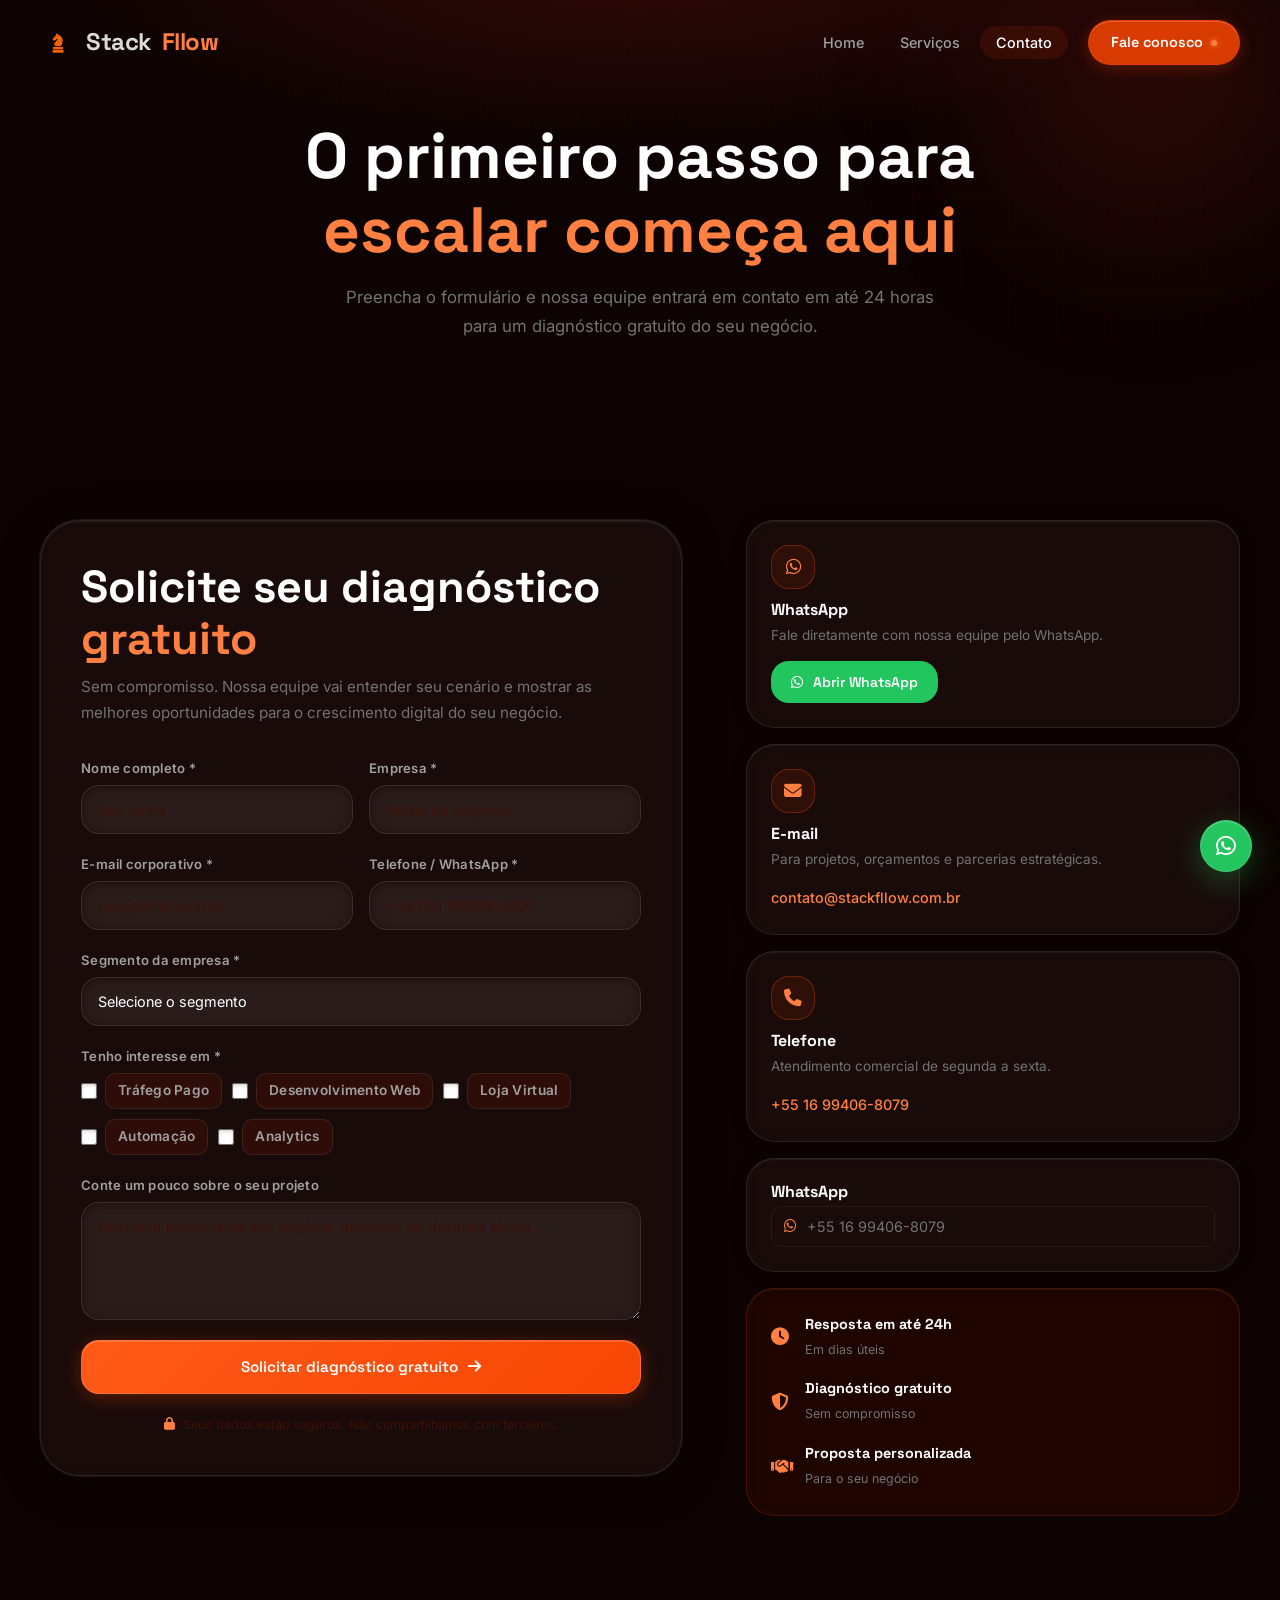
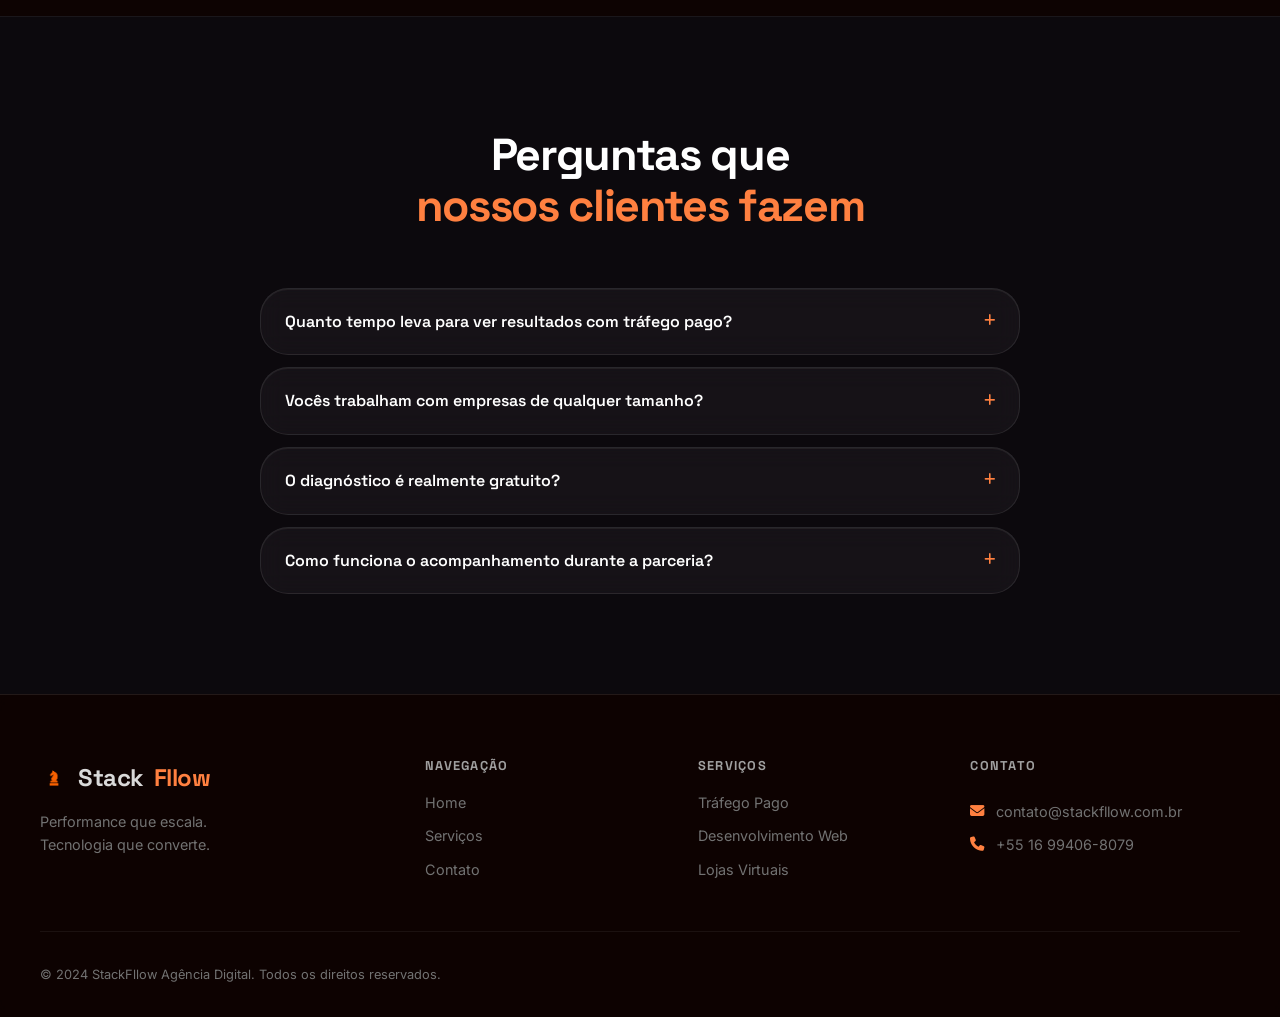
==== commit 842613b2: "feat: atualiza logo para 'Logo atualizado.png' em todas as páginas" ====
--- a/contato/index.html
+++ b/contato/index.html
@@ -59,7 +59,7 @@
   <link rel="preconnect" href="https://fonts.gstatic.com" crossorigin />
   <link href="https://fonts.googleapis.com/css2?family=Space+Grotesk:wght@400;500;600;700;800&family=Inter:wght@400;500&display=swap" rel="stylesheet" />
   <link rel="stylesheet" href="https://cdnjs.cloudflare.com/ajax/libs/font-awesome/6.5.1/css/all.min.css" />
-  <link rel="icon" href="../Logo transparente -Photoroom.png" type="image/png" />
+  <link rel="icon" href="../Logo atualizado.png" type="image/png" />
   <link rel="stylesheet" href="../style.css" />
 </head>
 <body>
@@ -68,7 +68,7 @@
   <nav class="nav" id="nav">
     <div class="nav__inner">
       <a href="/" class="nav__logo">
-        <img src="../Logo transparente -Photoroom.png" class="logo-icon" alt="StackFllow" aria-hidden="true" />
+        <img src="../Logo atualizado.png" class="logo-icon" alt="StackFllow" aria-hidden="true" />
         <span class="logo-stack">Stack</span><span class="logo-flow">Fllow</span>
       </a>
       <ul class="nav__links" id="navLinks">
@@ -357,7 +357,7 @@
       <div class="footer__top">
         <div class="footer__brand">
           <a href="/" class="nav__logo">
-        <img src="../Logo transparente -Photoroom.png" class="logo-icon" alt="StackFllow" aria-hidden="true" />
+        <img src="../Logo atualizado.png" class="logo-icon" alt="StackFllow" aria-hidden="true" />
             <span class="logo-stack">Stack</span><span class="logo-flow">Fllow</span>
           </a>
           <p>Performance que escala.<br/>Tecnologia que converte.</p>
--- a/style.css
+++ b/style.css
@@ -253,8 +253,9 @@
   letter-spacing: -.02em;
 }
 .logo-icon {
-  height: 32px;
-  width: 32px;
+  height: 36px;
+  width: auto;
+  max-width: 120px;
   flex-shrink: 0;
   border-radius: 0;
   object-fit: contain;
@@ -1243,7 +1244,7 @@
 }
 .footer__bottom p {
   font-size: .8rem;
-  color: var(--gray-600);
+  color: var(--gray-400);
 }
 
 /* ── PAGE HERO (inner pages) ─────────────────────────── */
@@ -2322,7 +2323,7 @@
 
 .tech-item__tag {
   font-size: .68rem;
-  color: var(--gray-600);
+  color: var(--gray-200);
   margin-top: 3px;
   display: block;
 }
@@ -2535,3 +2536,611 @@
 @media (max-width: 480px) {
   .techs__grid  { grid-template-columns: repeat(2, 1fr); }
 }
+
+/* ════════════════════════════════════════════════════════
+   LAPTOP MOCKUP
+════════════════════════════════════════════════════════ */
+
+.laptop {
+  position: relative;
+  width: 100%;
+  filter: drop-shadow(0 24px 60px rgba(0,0,0,.6))
+          drop-shadow(0 0 80px rgba(247,70,3,.12));
+}
+
+/* ── SCREEN ──────────────────────────────────────────── */
+.laptop__screen {
+  width: 100%;
+  background: #0a0202;
+  border-radius: 14px 14px 0 0;
+  border: 2px solid rgba(247,70,3,.25);
+  border-bottom: 2px solid #1a0706;
+  box-shadow:
+    inset 0 0 0 1px rgba(255,255,255,.05),
+    inset 0 2px 0 rgba(255,255,255,.08);
+  overflow: hidden;
+}
+
+.laptop__bezel {
+  background: #0d0302;
+  padding: 10px 10px 0;
+  display: flex;
+  flex-direction: column;
+  align-items: center;
+  gap: 8px;
+}
+
+.laptop__camera {
+  width: 7px; height: 7px;
+  border-radius: 50%;
+  background: #2a0c08;
+  border: 1px solid rgba(247,70,3,.2);
+  box-shadow: 0 0 4px rgba(247,70,3,.15);
+}
+
+.laptop__display {
+  width: 100%;
+  background: var(--dark-2);
+  border-radius: 6px 6px 0 0;
+  overflow: hidden;
+}
+
+/* ── BROWSER BAR ─────────────────────────────────────── */
+.laptop__browser-bar {
+  display: flex;
+  align-items: center;
+  gap: 10px;
+  padding: 7px 12px;
+  background: var(--dark-3);
+  border-bottom: 1px solid rgba(255,255,255,.05);
+}
+
+.laptop__traffic-lights {
+  display: flex;
+  gap: 5px;
+  flex-shrink: 0;
+}
+
+.laptop__traffic-lights span {
+  width: 9px; height: 9px;
+  border-radius: 50%;
+  display: block;
+}
+
+.laptop__url-bar {
+  flex: 1;
+  text-align: center;
+  font-size: .65rem;
+  color: var(--gray-400);
+  background: var(--dark-4);
+  border: 1px solid rgba(255,255,255,.06);
+  border-radius: 100px;
+  padding: 3px 14px;
+  max-width: 300px;
+  margin-inline: auto;
+  white-space: nowrap;
+  overflow: hidden;
+  text-overflow: ellipsis;
+}
+
+/* Dashboard inside laptop gets compact padding */
+.laptop__display .dash__card {
+  border-radius: 0;
+  border: none;
+  border-top: none;
+  box-shadow: none;
+  background: var(--dark-2) !important;
+  padding: 18px 20px 20px;
+}
+
+/* ── HINGE ───────────────────────────────────────────── */
+.laptop__hinge {
+  height: 5px;
+  background: linear-gradient(to bottom, #220908, #1a0706);
+  border-left: 2px solid rgba(247,70,3,.18);
+  border-right: 2px solid rgba(247,70,3,.18);
+  width: 100%;
+}
+
+/* ── BASE / KEYBOARD ─────────────────────────────────── */
+.laptop__base {
+  width: 100%;
+  background: linear-gradient(175deg, #220908 0%, #1a0706 60%, #150504 100%);
+  border-radius: 0 0 12px 12px;
+  border: 2px solid rgba(247,70,3,.2);
+  border-top: none;
+  padding: 12px 14px 10px;
+  box-shadow:
+    0 8px 32px rgba(0,0,0,.5),
+    inset 0 1px 0 rgba(255,255,255,.04);
+}
+
+.laptop__keyboard {
+  width: 85%;
+  margin: 0 auto 8px;
+}
+
+.laptop__keys {
+  height: 42px;
+  background: repeating-linear-gradient(
+    90deg,
+    rgba(255,255,255,.04) 0px,
+    rgba(255,255,255,.04) 18px,
+    transparent 18px,
+    transparent 22px
+  ),
+  repeating-linear-gradient(
+    0deg,
+    rgba(255,255,255,.04) 0px,
+    rgba(255,255,255,.04) 10px,
+    transparent 10px,
+    transparent 14px
+  );
+  border-radius: 4px;
+  border: 1px solid rgba(255,255,255,.04);
+}
+
+.laptop__trackpad {
+  width: 30%;
+  height: 20px;
+  background: rgba(255,255,255,.03);
+  border: 1px solid rgba(255,255,255,.06);
+  border-radius: 4px;
+  margin: 0 auto;
+}
+
+/* ════════════════════════════════════════════════════════
+   HERO V2 — BizNext inspired, StackFllow palette
+════════════════════════════════════════════════════════ */
+
+/* ── GRADIENT TEXT ───────────────────────────────────── */
+.text-gradient {
+  background: linear-gradient(130deg, var(--orange-xl) 0%, var(--orange) 50%, var(--red) 100%);
+  -webkit-background-clip: text;
+  -webkit-text-fill-color: transparent;
+  background-clip: text;
+}
+
+/* ── HERO V2 BASE ────────────────────────────────────── */
+.hero-v2 {
+  min-height: 100svh;
+  padding-top: 80px;
+  display: flex;
+  align-items: flex-start;
+}
+
+.hero-v2__inner {
+  position: relative;
+  z-index: 2;
+  display: flex;
+  flex-direction: column;
+  align-items: center;
+  text-align: center;
+  padding-block: 56px 80px;
+  width: 100%;
+  gap: 0;
+}
+
+/* ── EYEBROW ─────────────────────────────────────────── */
+.hero-v2__eyebrow {
+  display: flex;
+  align-items: center;
+  gap: 18px;
+  margin-bottom: 24px;
+  font-style: italic;
+  font-size: 1rem;
+  font-weight: 500;
+  color: var(--orange-xl);
+  letter-spacing: .03em;
+}
+
+.eyebrow__line {
+  width: 56px;
+  height: 1px;
+  background: linear-gradient(90deg, transparent, var(--orange-border));
+  flex-shrink: 0;
+}
+
+.eyebrow__line:last-child {
+  background: linear-gradient(90deg, var(--orange-border), transparent);
+}
+
+/* ── TITLE ───────────────────────────────────────────── */
+.hero-v2__title {
+  font-size: clamp(2.8rem, 5.5vw, 5rem);
+  font-weight: 800;
+  line-height: 1.08;
+  letter-spacing: -.04em;
+  color: var(--white);
+  margin-bottom: 20px;
+  max-width: 860px;
+}
+
+/* ── SUBTITLE ────────────────────────────────────────── */
+.hero-v2__sub {
+  font-size: 1.05rem;
+  color: var(--gray-400);
+  max-width: 52ch;
+  margin: 0 auto 32px;
+  line-height: 1.7;
+}
+
+/* ── ACTIONS ─────────────────────────────────────────── */
+.hero-v2__actions {
+  display: flex;
+  align-items: center;
+  justify-content: center;
+  gap: 16px;
+  flex-wrap: wrap;
+  margin-bottom: 48px;
+}
+
+/* ── DEVICE MOCKUP ───────────────────────────────────── */
+.hero-v2__device {
+  position: relative;
+  width: 100%;
+  max-width: 980px;
+  margin: 0 auto 44px;
+}
+
+.device__glow {
+  position: absolute;
+  bottom: 40px;
+  left: 50%;
+  transform: translateX(-50%);
+  width: 90%;
+  height: 260px;
+  background: radial-gradient(ellipse at center bottom,
+    rgba(247,70,3,.30) 0%,
+    rgba(221,2,0,.12) 40%,
+    transparent 72%);
+  pointer-events: none;
+  z-index: 0;
+  filter: blur(22px);
+}
+
+.device__frame {
+  position: relative;
+  z-index: 1;
+  background: var(--dark-2);
+  border-radius: 16px 16px 0 0;
+  border: 1.5px solid rgba(247,70,3,.28);
+  box-shadow:
+    0 0 0 1px rgba(247,70,3,.10),
+    0 0 50px rgba(247,70,3,.14),
+    0 60px 120px rgba(0,0,0,.85);
+  transform: perspective(1600px) rotateX(4deg);
+  transform-origin: bottom center;
+  overflow: hidden;
+}
+
+.device__topbar {
+  background: var(--dark-3);
+  border-bottom: 1px solid rgba(247,70,3,.15);
+  padding: 10px 18px;
+  display: flex;
+  align-items: center;
+  gap: 8px;
+}
+
+.device__dot {
+  width: 11px; height: 11px;
+  border-radius: 50%;
+  flex-shrink: 0;
+}
+
+.device__url {
+  flex: 1;
+  text-align: center;
+  font-size: .73rem;
+  color: var(--gray-400);
+  background: var(--dark-4);
+  border: 1px solid rgba(255,255,255,.06);
+  border-radius: 100px;
+  padding: 4px 18px;
+  max-width: 380px;
+  margin-inline: auto;
+}
+
+.device__content {
+  padding: 22px 22px 18px;
+  display: grid;
+  grid-template-columns: repeat(4, 1fr) 1.6fr;
+  gap: 14px;
+  align-items: start;
+  background: linear-gradient(160deg, var(--dark-2) 0%, var(--dark-3) 100%);
+}
+
+.device__metric {
+  background: var(--dark-4);
+  border: 1px solid rgba(255,255,255,.06);
+  border-radius: var(--radius-md);
+  padding: 14px 12px;
+  text-align: left;
+  transition: border-color var(--transition);
+}
+.device__metric:hover { border-color: var(--orange-border); }
+
+.device__m-label {
+  display: block;
+  font-size: .62rem;
+  font-weight: 600;
+  text-transform: uppercase;
+  letter-spacing: .08em;
+  color: var(--gray-400);
+  margin-bottom: 6px;
+}
+
+.device__m-value {
+  display: block;
+  font-family: var(--ff-head);
+  font-size: 1.55rem;
+  font-weight: 800;
+  color: var(--white);
+  line-height: 1;
+}
+
+.device__m-delta {
+  display: block;
+  font-size: .65rem;
+  font-weight: 600;
+  margin-top: 5px;
+  color: #22c55e;
+}
+
+.device__chart {
+  background: var(--dark-4);
+  border: 1px solid rgba(255,255,255,.06);
+  border-radius: var(--radius-md);
+  padding: 14px 12px;
+}
+
+.device__chart-bars {
+  display: flex;
+  align-items: flex-end;
+  gap: 5px;
+  height: 60px;
+  margin-bottom: 8px;
+}
+
+.device__chart-bars div {
+  flex: 1;
+  border-radius: 3px 3px 0 0;
+  background: rgba(247,70,3,.2);
+  border: 1px solid rgba(247,70,3,.25);
+  transition: background var(--transition);
+}
+
+.device__chart-bars div.active,
+.device__chart-bars div:hover {
+  background: linear-gradient(to top, var(--orange), var(--orange-l));
+  border-color: var(--orange-l);
+}
+
+.device__chart-label {
+  font-size: .62rem;
+  color: var(--gray-400);
+  text-align: center;
+}
+
+.device__bar-row {
+  display: flex;
+  align-items: center;
+  gap: 12px;
+  padding: 12px 22px 14px;
+  border-top: 1px solid rgba(255,255,255,.05);
+  background: var(--dark-3);
+}
+
+.device__bar-lbl {
+  font-size: .7rem;
+  color: var(--gray-400);
+  white-space: nowrap;
+}
+
+.device__bar-pct {
+  font-size: .7rem;
+  font-weight: 700;
+  color: var(--orange-xl);
+  white-space: nowrap;
+  min-width: 28px;
+}
+
+.device__prog {
+  flex: 1;
+  height: 5px;
+  border-radius: 100px;
+  background: var(--dark-5);
+  overflow: hidden;
+}
+
+/* Laptop base + stand */
+.device__base {
+  position: relative;
+  z-index: 0;
+  width: 72%;
+  height: 22px;
+  background: linear-gradient(to bottom, var(--dark-3), var(--dark));
+  border: 1px solid rgba(247,70,3,.18);
+  border-top: none;
+  border-radius: 0 0 12px 12px;
+  margin: 0 auto;
+  box-shadow: 0 12px 40px rgba(0,0,0,.55);
+}
+
+.device__stand {
+  width: 26%;
+  height: 8px;
+  background: var(--dark-2);
+  border: 1px solid rgba(247,70,3,.12);
+  border-top: none;
+  border-radius: 0 0 6px 6px;
+  margin: 0 auto;
+}
+
+/* ── FEATURE CARDS ───────────────────────────────────── */
+.hero-v2__features {
+  display: grid;
+  grid-template-columns: repeat(4, 1fr);
+  gap: 14px;
+  width: 100%;
+  max-width: 920px;
+  margin-bottom: 18px;
+}
+
+.hfeat-card {
+  background: var(--glass-bg);
+  border: 1px solid var(--glass-border);
+  border-radius: var(--radius-lg);
+  padding: 22px 14px 18px;
+  backdrop-filter: var(--glass-blur-sm);
+  -webkit-backdrop-filter: var(--glass-blur-sm);
+  box-shadow: inset 0 1px 0 var(--glass-shine), var(--shadow-sm);
+  text-align: center;
+  transition: all var(--transition);
+  cursor: default;
+}
+
+.hfeat-card:hover,
+.hfeat-card--active {
+  background: rgba(247,70,3,.08);
+  border-color: var(--orange-border);
+  transform: translateY(-3px);
+  box-shadow: inset 0 1px 0 rgba(255,255,255,.1),
+              0 12px 36px rgba(247,70,3,.15);
+}
+
+.hfeat-card__icon {
+  font-size: 1.7rem;
+  color: var(--gray-400);
+  margin-bottom: 10px;
+  transition: color var(--transition), transform var(--transition);
+  display: block;
+}
+
+.hfeat-card:hover .hfeat-card__icon,
+.hfeat-card--active .hfeat-card__icon {
+  color: var(--orange-xl);
+  transform: scale(1.1);
+}
+
+.hfeat-card__name {
+  font-family: var(--ff-head);
+  font-size: .88rem;
+  font-weight: 700;
+  color: var(--white);
+  margin-bottom: 10px;
+}
+
+.hfeat-card__dots {
+  display: flex;
+  justify-content: center;
+  gap: 5px;
+}
+
+.hfeat-card__dots span {
+  width: 6px; height: 6px;
+  border-radius: 50%;
+  background: rgba(255,255,255,.12);
+  transition: background var(--transition);
+}
+
+.hfeat-card--active .hfeat-card__dots span:first-child,
+.hfeat-card:hover .hfeat-card__dots span:first-child { background: var(--orange); }
+.hfeat-card--active .hfeat-card__dots span:nth-child(2),
+.hfeat-card:hover .hfeat-card__dots span:nth-child(2) { background: rgba(247,70,3,.5); }
+
+/* ── STATS BAR ───────────────────────────────────────── */
+.hero-v2__statsbar {
+  display: flex;
+  align-items: center;
+  justify-content: center;
+  gap: 24px;
+  padding: 20px 32px;
+  background: var(--glass-bg);
+  border: 1px solid var(--glass-border);
+  border-radius: var(--radius-xl);
+  backdrop-filter: var(--glass-blur-sm);
+  -webkit-backdrop-filter: var(--glass-blur-sm);
+  box-shadow: inset 0 1px 0 var(--glass-shine), var(--shadow-sm);
+  width: 100%;
+  max-width: 920px;
+  margin-bottom: 28px;
+  flex-wrap: wrap;
+  gap: 20px;
+}
+
+.sbar__stat { text-align: center; }
+
+.sbar__stat strong {
+  display: block;
+  font-family: var(--ff-head);
+  font-size: 1.7rem;
+  font-weight: 800;
+  color: var(--white);
+  line-height: 1;
+}
+
+.sbar__stat span {
+  display: block;
+  font-size: .75rem;
+  color: var(--gray-400);
+  margin-top: 3px;
+}
+
+.sbar__div {
+  width: 1px;
+  height: 38px;
+  background: rgba(255,255,255,.08);
+  flex-shrink: 0;
+}
+
+.sbar__cta { margin-left: auto; }
+
+/* ── TAGLINE STRIP ───────────────────────────────────── */
+.hero-v2__tagline {
+  display: flex;
+  align-items: center;
+  gap: 18px;
+  font-size: .83rem;
+  font-weight: 500;
+  color: var(--gray-400);
+  letter-spacing: .1em;
+  max-width: 560px;
+  width: 100%;
+}
+
+.tagline__line {
+  flex: 1;
+  height: 1px;
+  background: linear-gradient(90deg, transparent, rgba(255,255,255,.10));
+}
+
+.tagline__line:last-child {
+  background: linear-gradient(90deg, rgba(255,255,255,.10), transparent);
+}
+
+/* ── RESPONSIVE HERO V2 ──────────────────────────────── */
+@media (max-width: 1024px) {
+  .device__content { grid-template-columns: repeat(2, 1fr) 1.4fr; }
+  .device__metric:nth-child(n+3) { display: none; }
+  .device__metric:nth-child(1),
+  .device__metric:nth-child(2) { display: block; }
+}
+
+@media (max-width: 768px) {
+  .hero-v2__title { font-size: clamp(2.2rem, 8vw, 3.4rem); }
+  .hero-v2__device { display: none; }
+  .hero-v2__features { grid-template-columns: repeat(2, 1fr); }
+  .hero-v2__statsbar { padding: 18px 20px; }
+  .sbar__div { display: none; }
+  .sbar__cta { width: 100%; justify-content: center; }
+  .hero-v2__actions { flex-direction: column; align-items: stretch; }
+  .hero-v2__actions .btn { justify-content: center; }
+}
+
+@media (max-width: 480px) {
+  .hero-v2__features { grid-template-columns: repeat(2, 1fr); gap: 10px; }
+  .hero-v2__eyebrow { font-size: .88rem; }
+  .eyebrow__line { width: 30px; }
+}
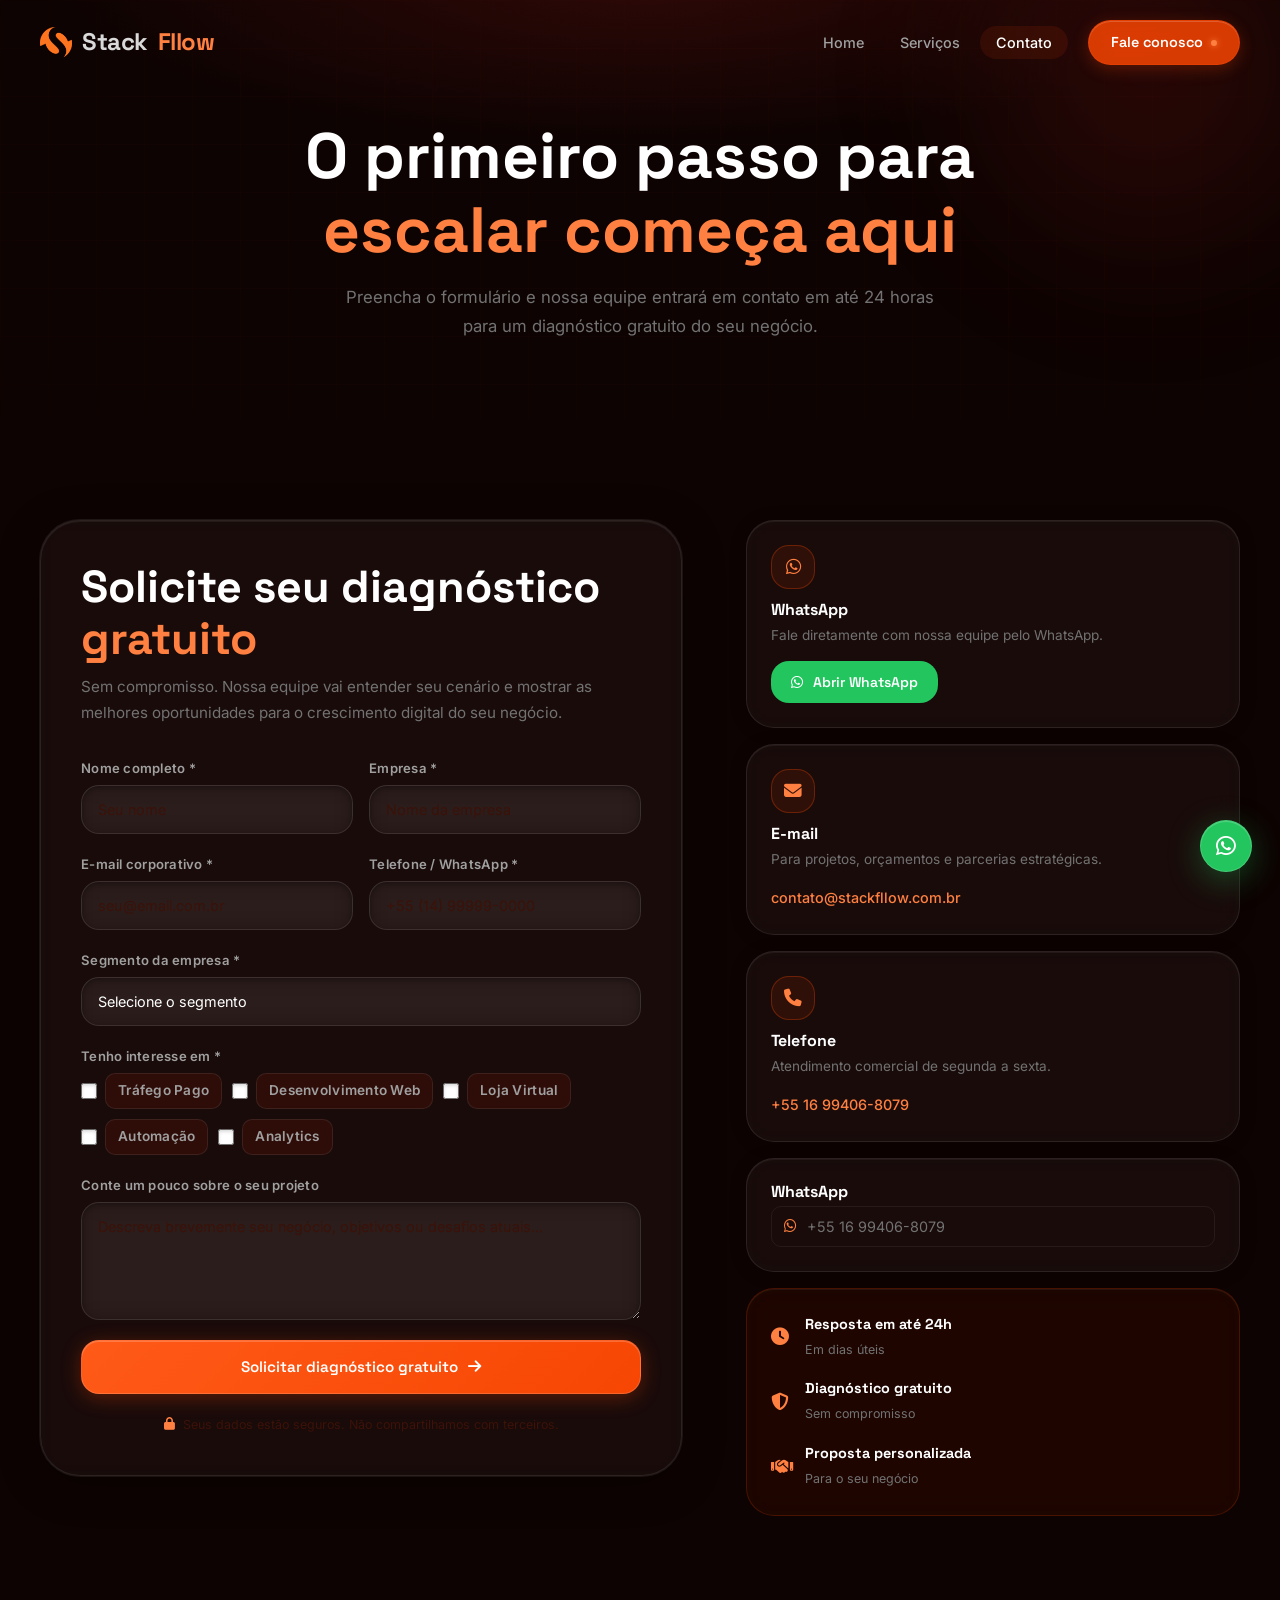
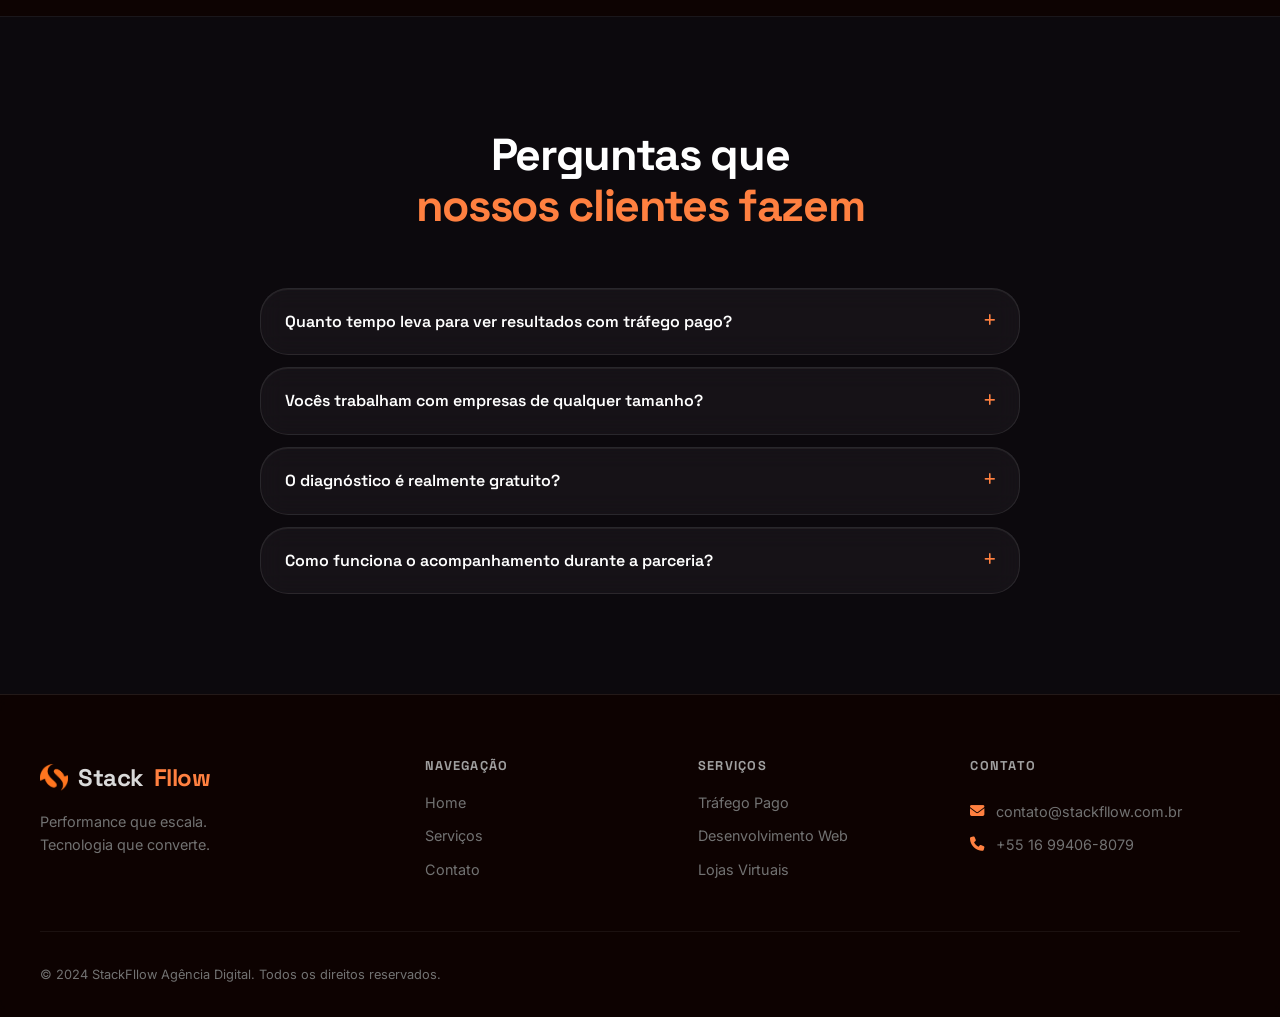
==== commit 2fc9cfea: "revert: logo do header de volta ao original" ====
--- a/contato/index.html
+++ b/contato/index.html
@@ -59,7 +59,7 @@
   <link rel="preconnect" href="https://fonts.gstatic.com" crossorigin />
   <link href="https://fonts.googleapis.com/css2?family=Space+Grotesk:wght@400;500;600;700;800&family=Inter:wght@400;500&display=swap" rel="stylesheet" />
   <link rel="stylesheet" href="https://cdnjs.cloudflare.com/ajax/libs/font-awesome/6.5.1/css/all.min.css" />
-  <link rel="icon" href="../Logo atualizado.png" type="image/png" />
+  <link rel="icon" href="../Logo transparente -Photoroom.png" type="image/png" />
   <link rel="stylesheet" href="../style.css" />
 </head>
 <body>
@@ -68,7 +68,7 @@
   <nav class="nav" id="nav">
     <div class="nav__inner">
       <a href="/" class="nav__logo">
-        <img src="../Logo atualizado.png" class="logo-icon" alt="StackFllow" aria-hidden="true" />
+        <img src="../Logo transparente -Photoroom.png" class="logo-icon" alt="StackFllow" aria-hidden="true" />
         <span class="logo-stack">Stack</span><span class="logo-flow">Fllow</span>
       </a>
       <ul class="nav__links" id="navLinks">
@@ -357,7 +357,7 @@
       <div class="footer__top">
         <div class="footer__brand">
           <a href="/" class="nav__logo">
-        <img src="../Logo atualizado.png" class="logo-icon" alt="StackFllow" aria-hidden="true" />
+        <img src="../Logo transparente -Photoroom.png" class="logo-icon" alt="StackFllow" aria-hidden="true" />
             <span class="logo-stack">Stack</span><span class="logo-flow">Fllow</span>
           </a>
           <p>Performance que escala.<br/>Tecnologia que converte.</p>
--- a/style.css
+++ b/style.css
@@ -253,9 +253,8 @@
   letter-spacing: -.02em;
 }
 .logo-icon {
-  height: 36px;
-  width: auto;
-  max-width: 120px;
+  height: 32px;
+  width: 32px;
   flex-shrink: 0;
   border-radius: 0;
   object-fit: contain;
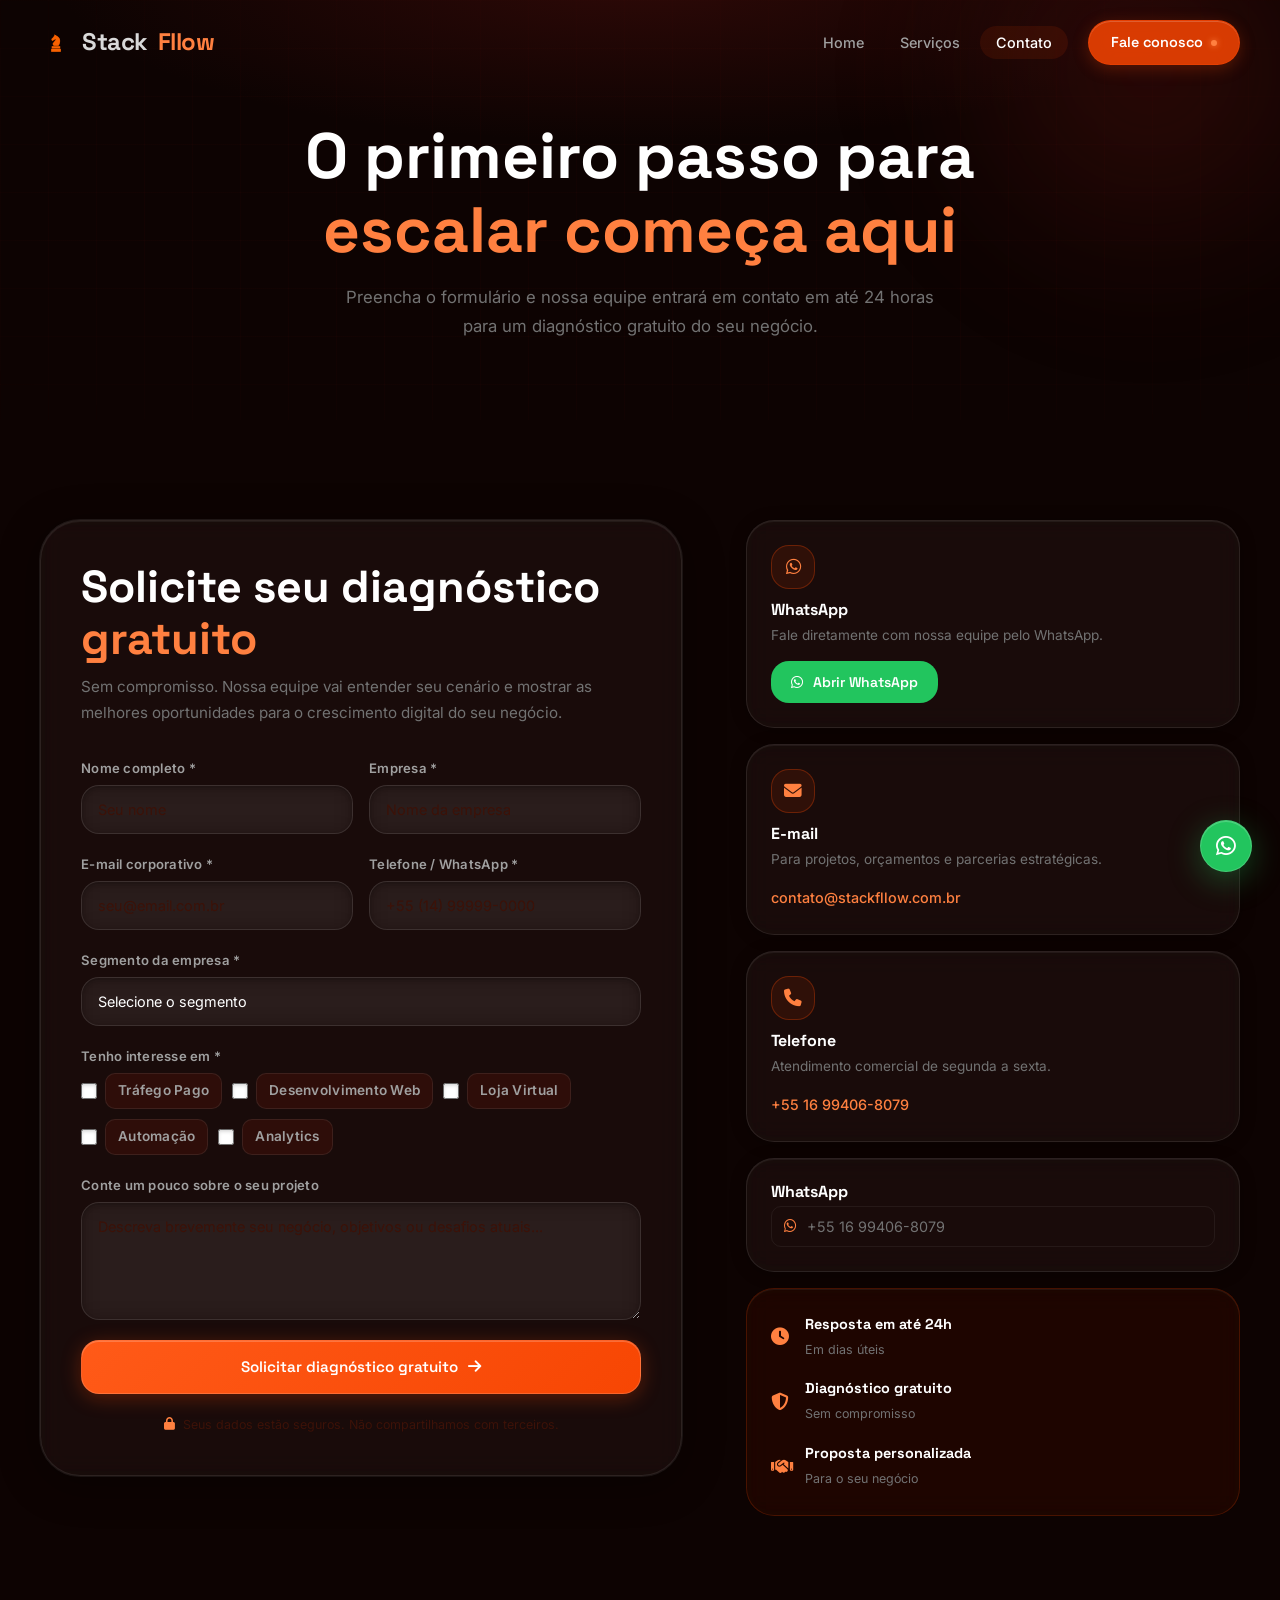
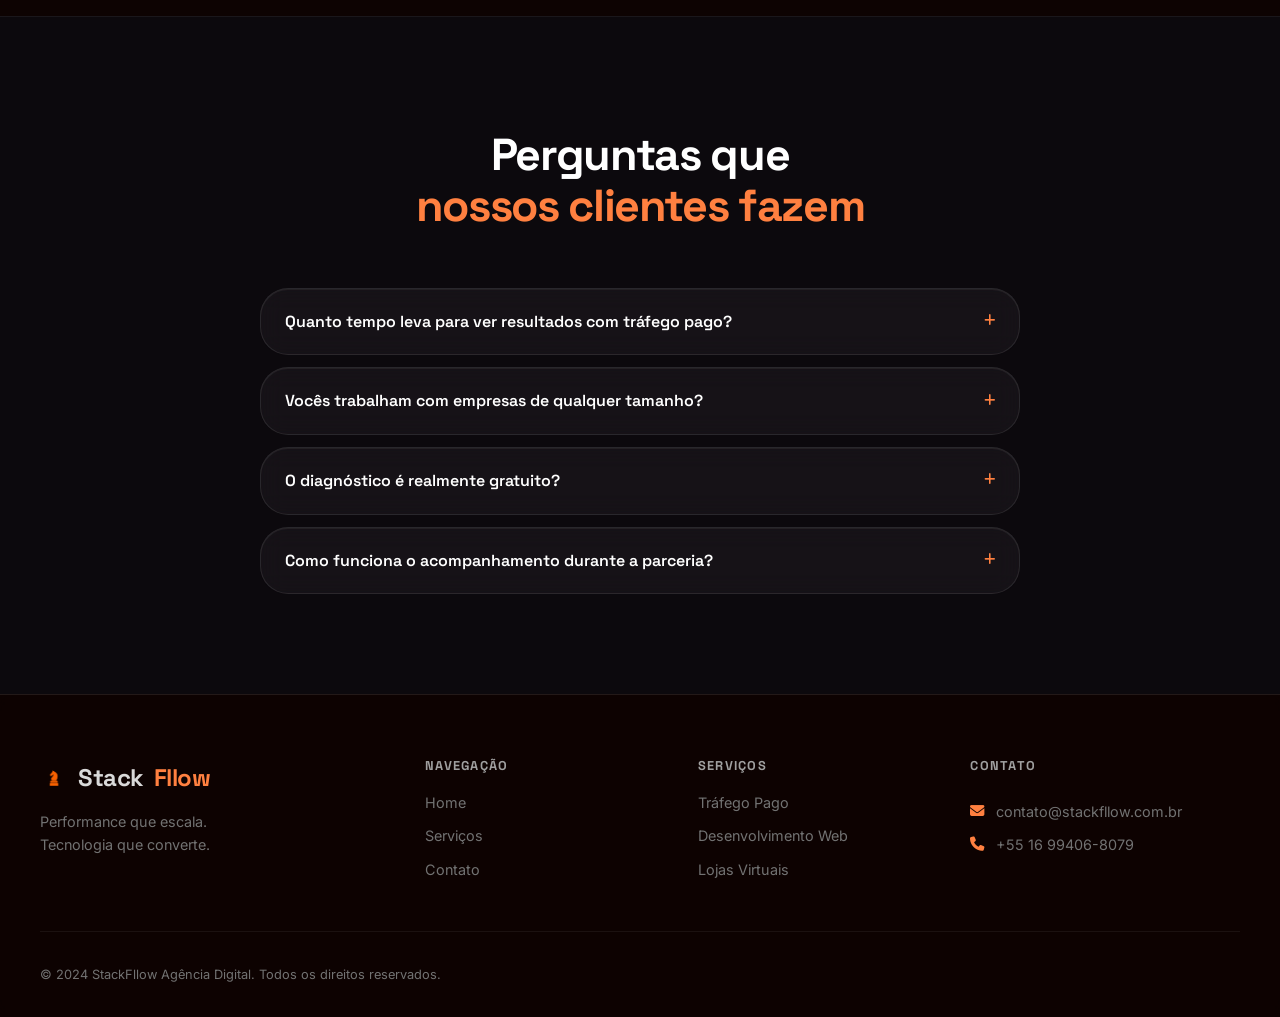
==== commit d20b5ef7: "fix: remove laptop mockup, volta dashboard original + mantém logo atualizada" ====
--- a/contato/index.html
+++ b/contato/index.html
@@ -59,7 +59,7 @@
   <link rel="preconnect" href="https://fonts.gstatic.com" crossorigin />
   <link href="https://fonts.googleapis.com/css2?family=Space+Grotesk:wght@400;500;600;700;800&family=Inter:wght@400;500&display=swap" rel="stylesheet" />
   <link rel="stylesheet" href="https://cdnjs.cloudflare.com/ajax/libs/font-awesome/6.5.1/css/all.min.css" />
-  <link rel="icon" href="../Logo transparente -Photoroom.png" type="image/png" />
+  <link rel="icon" href="../Logo atualizado.png" type="image/png" />
   <link rel="stylesheet" href="../style.css" />
 </head>
 <body>
@@ -68,7 +68,7 @@
   <nav class="nav" id="nav">
     <div class="nav__inner">
       <a href="/" class="nav__logo">
-        <img src="../Logo transparente -Photoroom.png" class="logo-icon" alt="StackFllow" aria-hidden="true" />
+        <img src="../Logo atualizado.png" class="logo-icon" alt="StackFllow" aria-hidden="true" />
         <span class="logo-stack">Stack</span><span class="logo-flow">Fllow</span>
       </a>
       <ul class="nav__links" id="navLinks">
@@ -357,7 +357,7 @@
       <div class="footer__top">
         <div class="footer__brand">
           <a href="/" class="nav__logo">
-        <img src="../Logo transparente -Photoroom.png" class="logo-icon" alt="StackFllow" aria-hidden="true" />
+        <img src="../Logo atualizado.png" class="logo-icon" alt="StackFllow" aria-hidden="true" />
             <span class="logo-stack">Stack</span><span class="logo-flow">Fllow</span>
           </a>
           <p>Performance que escala.<br/>Tecnologia que converte.</p>
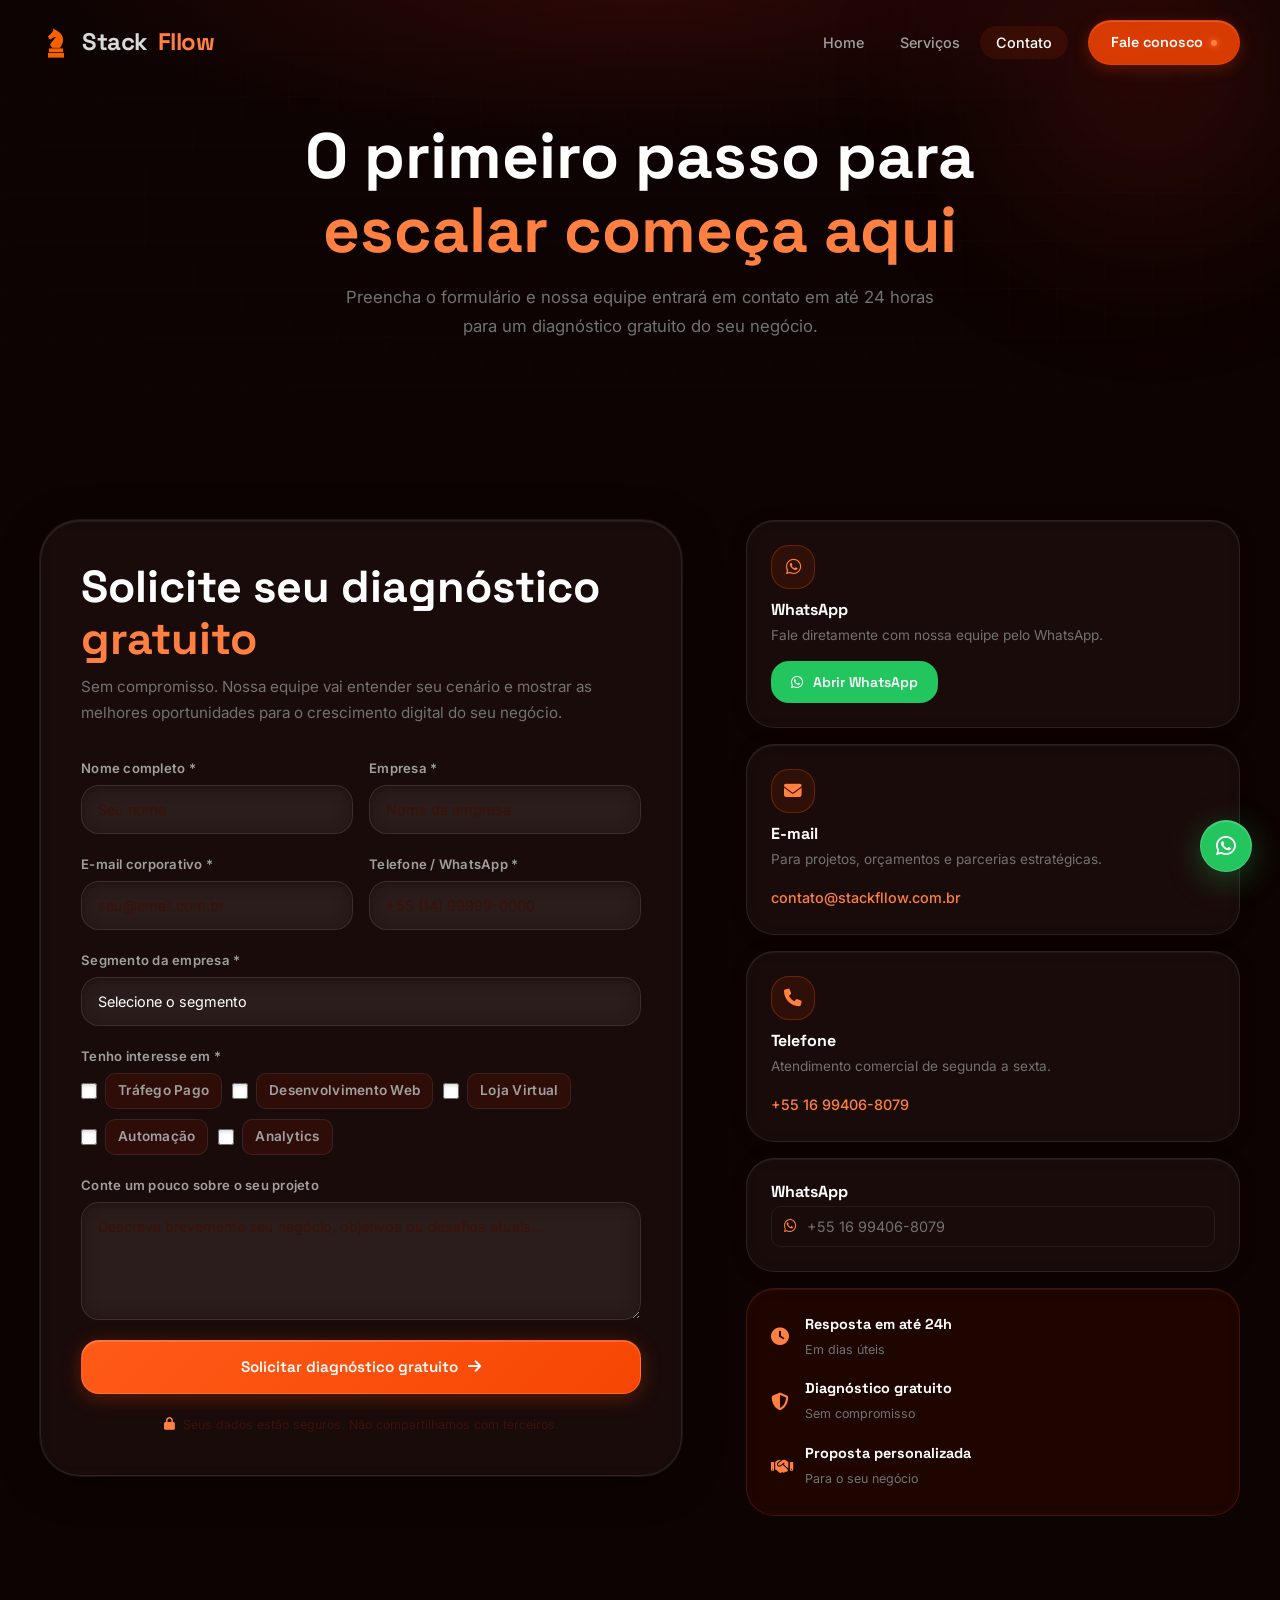
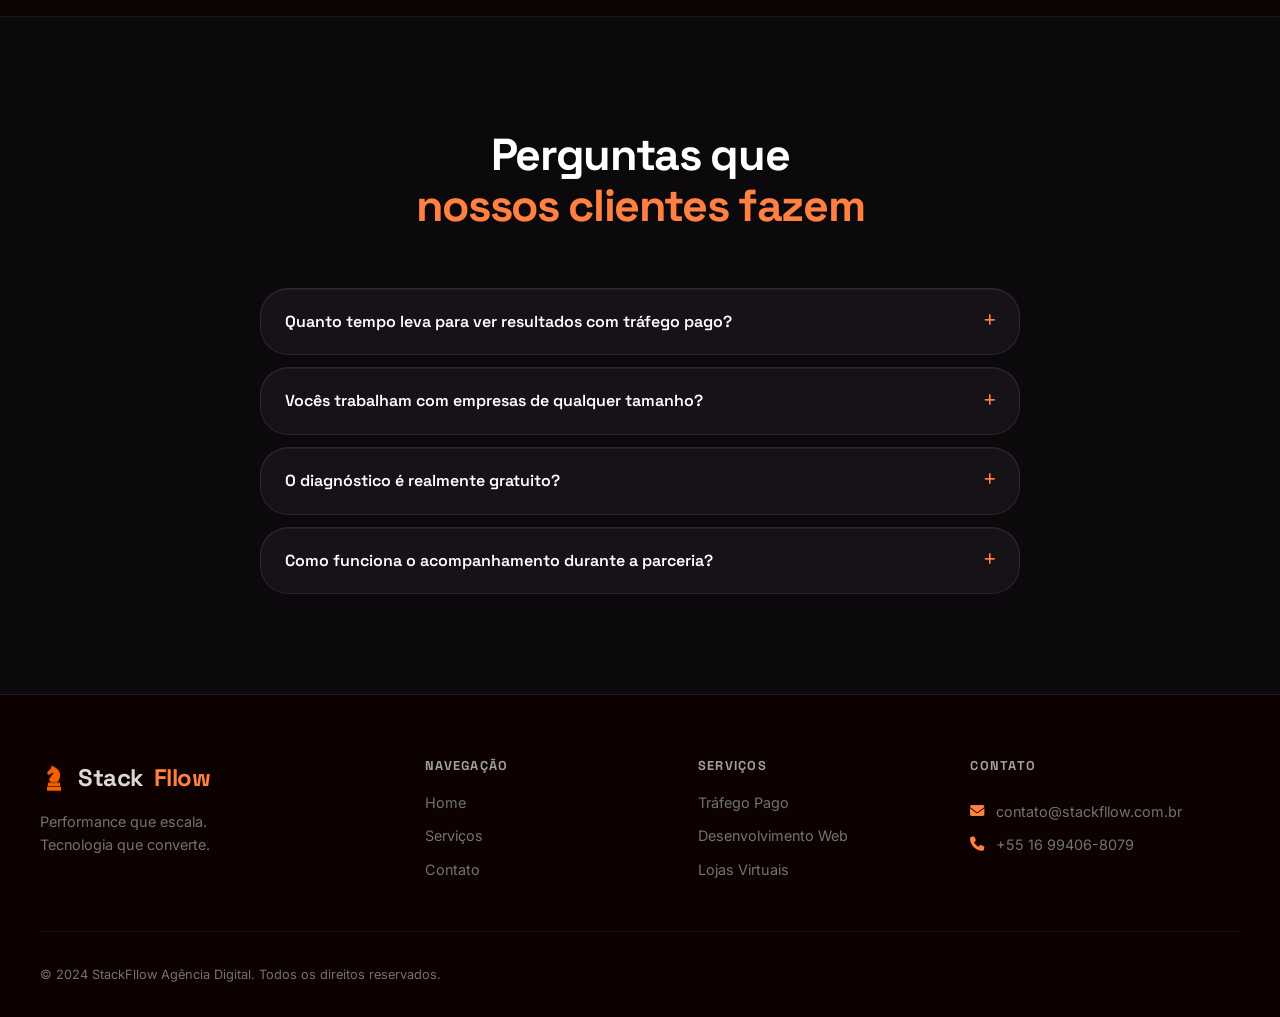
==== commit 32b56599: "feat: atualiza logo para 'Logo atualizado 2.png'" ====
--- a/contato/index.html
+++ b/contato/index.html
@@ -59,7 +59,7 @@
   <link rel="preconnect" href="https://fonts.gstatic.com" crossorigin />
   <link href="https://fonts.googleapis.com/css2?family=Space+Grotesk:wght@400;500;600;700;800&family=Inter:wght@400;500&display=swap" rel="stylesheet" />
   <link rel="stylesheet" href="https://cdnjs.cloudflare.com/ajax/libs/font-awesome/6.5.1/css/all.min.css" />
-  <link rel="icon" href="../Logo atualizado.png" type="image/png" />
+  <link rel="icon" href="../Logo atualizado 2.png" type="image/png" />
   <link rel="stylesheet" href="../style.css" />
 </head>
 <body>
@@ -68,7 +68,7 @@
   <nav class="nav" id="nav">
     <div class="nav__inner">
       <a href="/" class="nav__logo">
-        <img src="../Logo atualizado.png" class="logo-icon" alt="StackFllow" aria-hidden="true" />
+        <img src="../Logo atualizado 2.png" class="logo-icon" alt="StackFllow" aria-hidden="true" />
         <span class="logo-stack">Stack</span><span class="logo-flow">Fllow</span>
       </a>
       <ul class="nav__links" id="navLinks">
@@ -357,7 +357,7 @@
       <div class="footer__top">
         <div class="footer__brand">
           <a href="/" class="nav__logo">
-        <img src="../Logo atualizado.png" class="logo-icon" alt="StackFllow" aria-hidden="true" />
+        <img src="../Logo atualizado 2.png" class="logo-icon" alt="StackFllow" aria-hidden="true" />
             <span class="logo-stack">Stack</span><span class="logo-flow">Fllow</span>
           </a>
           <p>Performance que escala.<br/>Tecnologia que converte.</p>
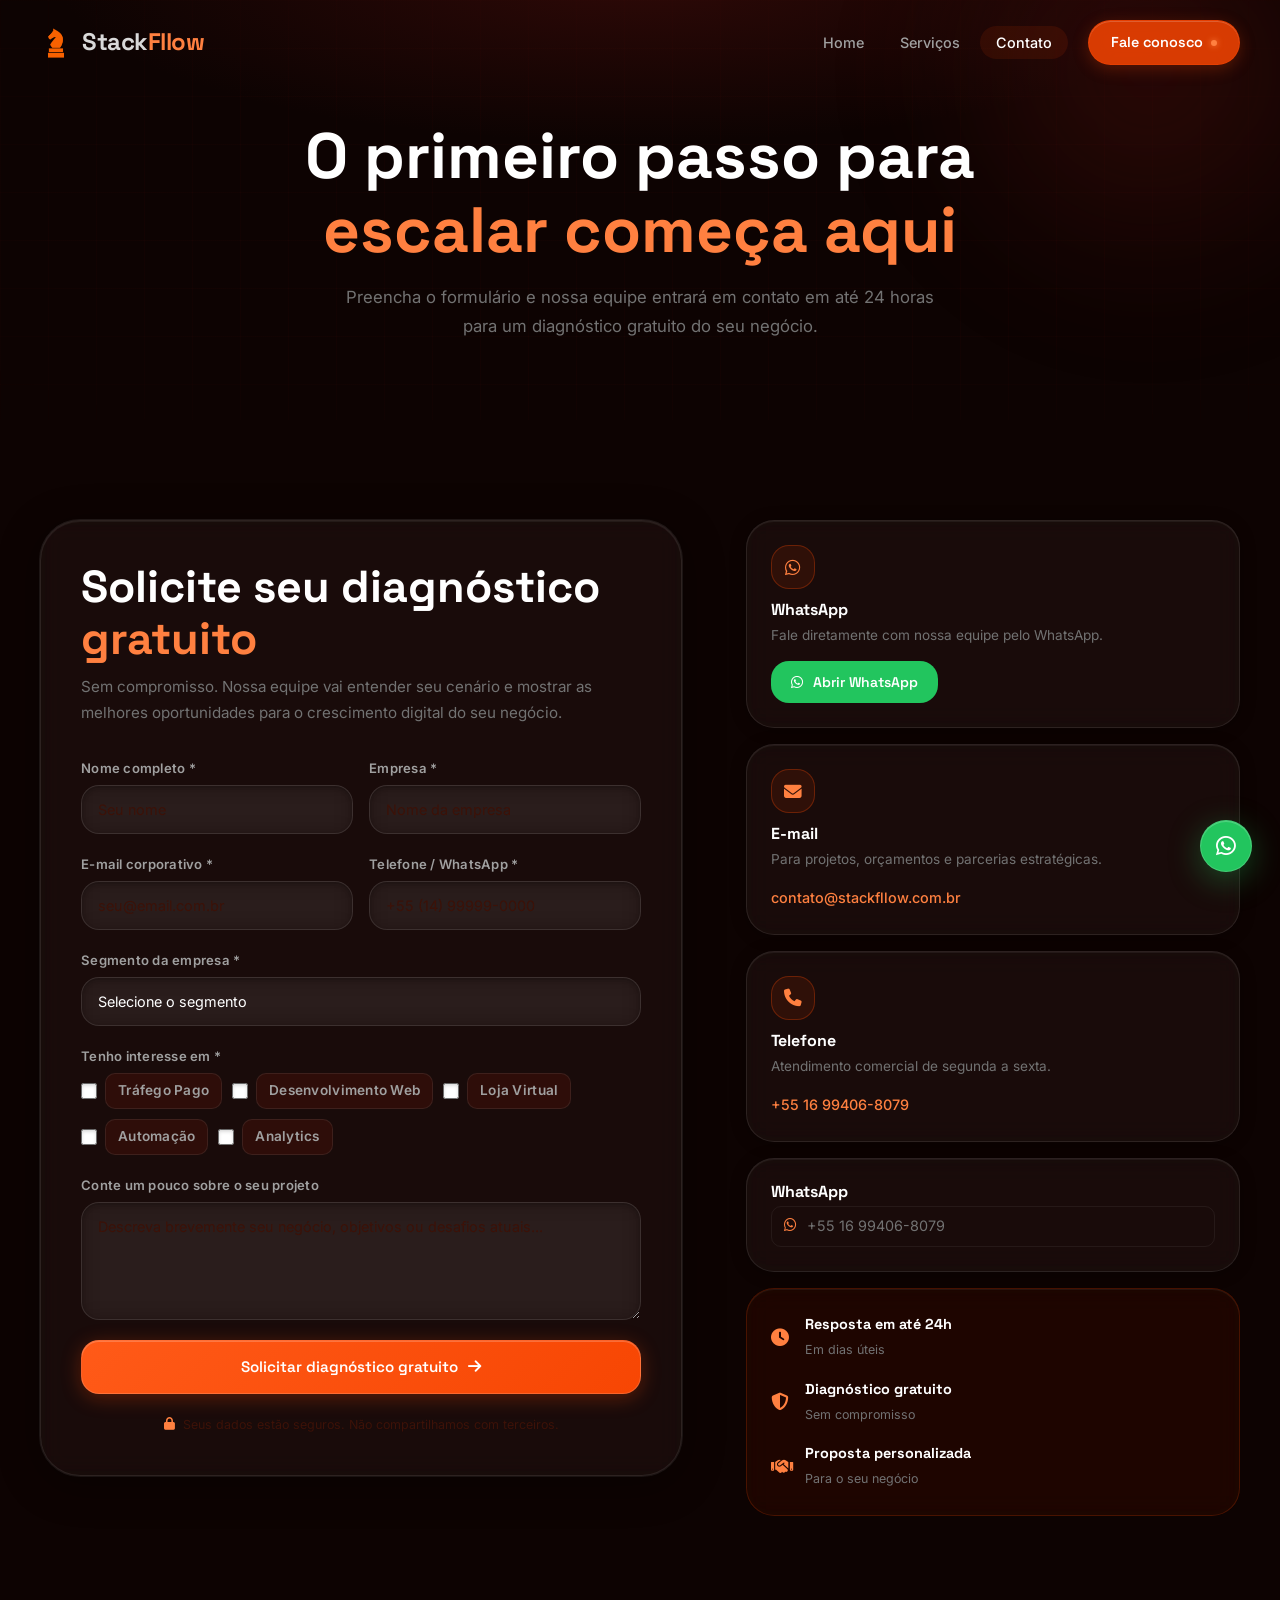
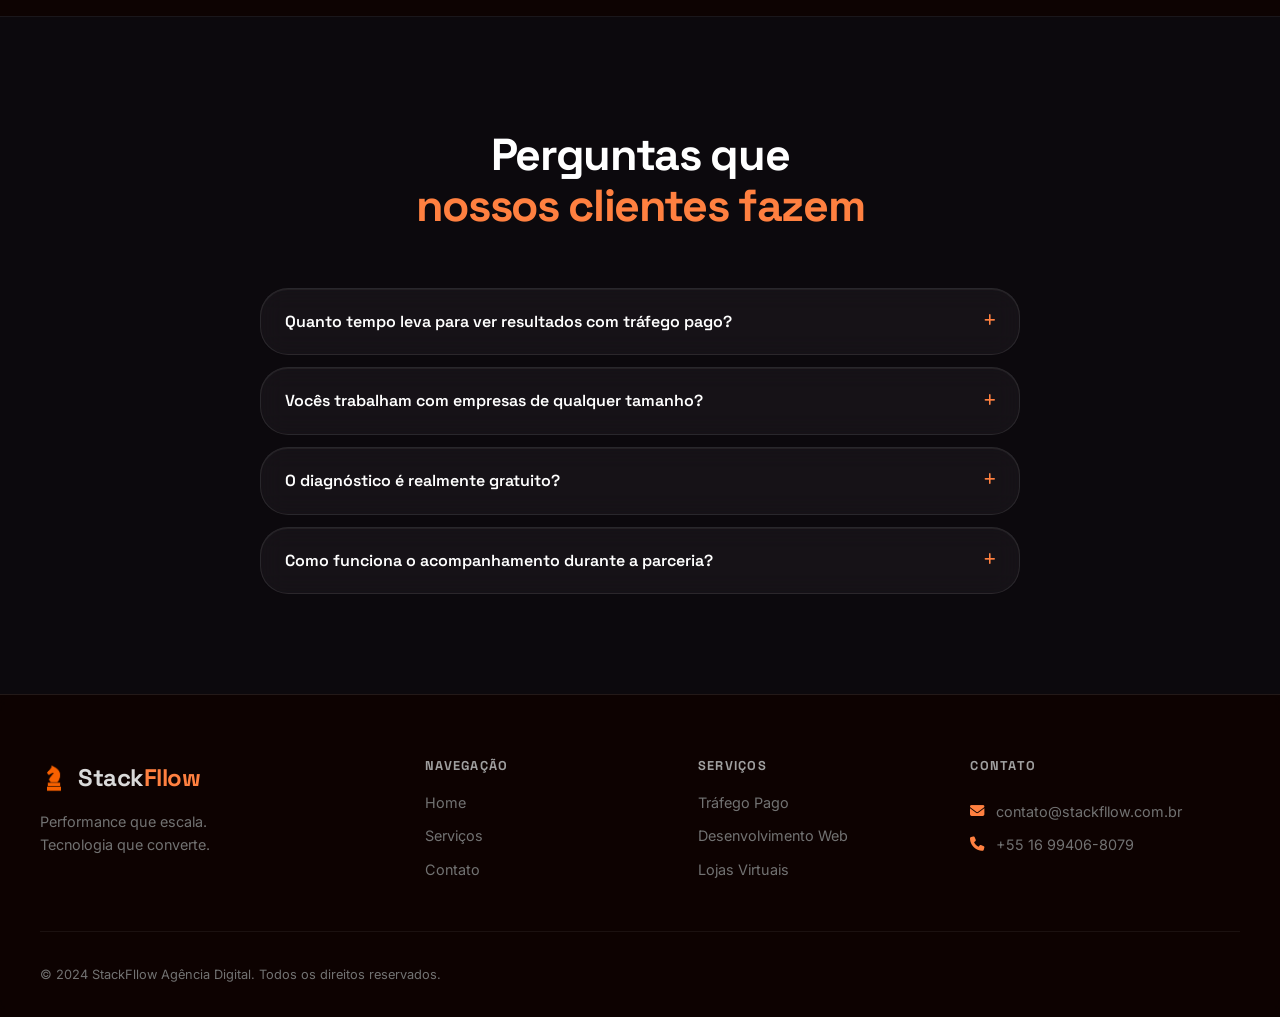
==== commit 51da8deb: "fix: StackFllow grudado no header — remove espaço entre Stack e Fllow" ====
--- a/contato/index.html
+++ b/contato/index.html
@@ -69,7 +69,7 @@
     <div class="nav__inner">
       <a href="/" class="nav__logo">
         <img src="../Logo atualizado 2.png" class="logo-icon" alt="StackFllow" aria-hidden="true" />
-        <span class="logo-stack">Stack</span><span class="logo-flow">Fllow</span>
+        <span class="logo-name"><span class="logo-stack">Stack</span><span class="logo-flow">Fllow</span></span>
       </a>
       <ul class="nav__links" id="navLinks">
         <li><a href="/" class="nav__link">Home</a></li>
@@ -358,7 +358,7 @@
         <div class="footer__brand">
           <a href="/" class="nav__logo">
         <img src="../Logo atualizado 2.png" class="logo-icon" alt="StackFllow" aria-hidden="true" />
-            <span class="logo-stack">Stack</span><span class="logo-flow">Fllow</span>
+            <span class="logo-name"><span class="logo-stack">Stack</span><span class="logo-flow">Fllow</span></span>
           </a>
           <p>Performance que escala.<br/>Tecnologia que converte.</p>
         </div>
--- a/style.css
+++ b/style.css
@@ -264,6 +264,7 @@
   transform: scale(1.08);
   opacity: .9;
 }
+.logo-name  { display: flex; align-items: center; gap: 0; }
 .logo-stack { color: var(--off-white); }
 .logo-flow  { color: var(--orange-xl); }
 
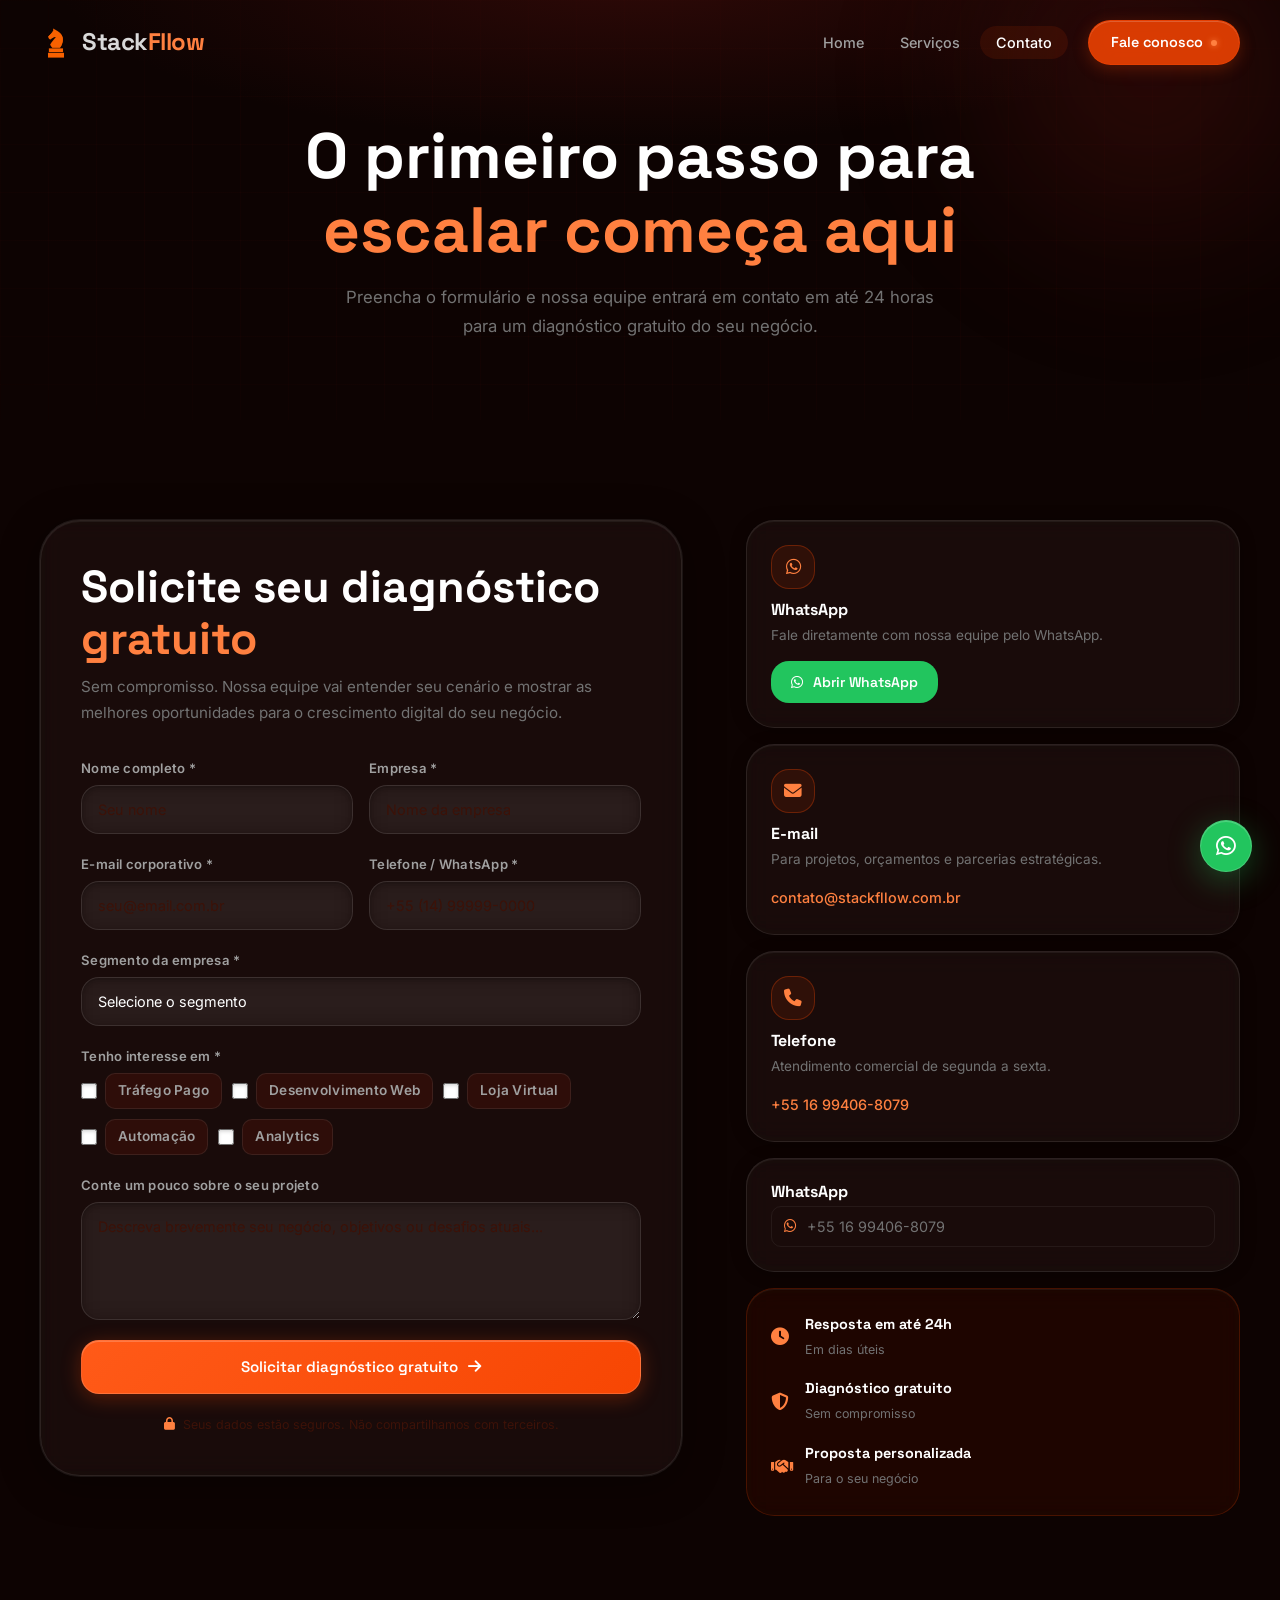
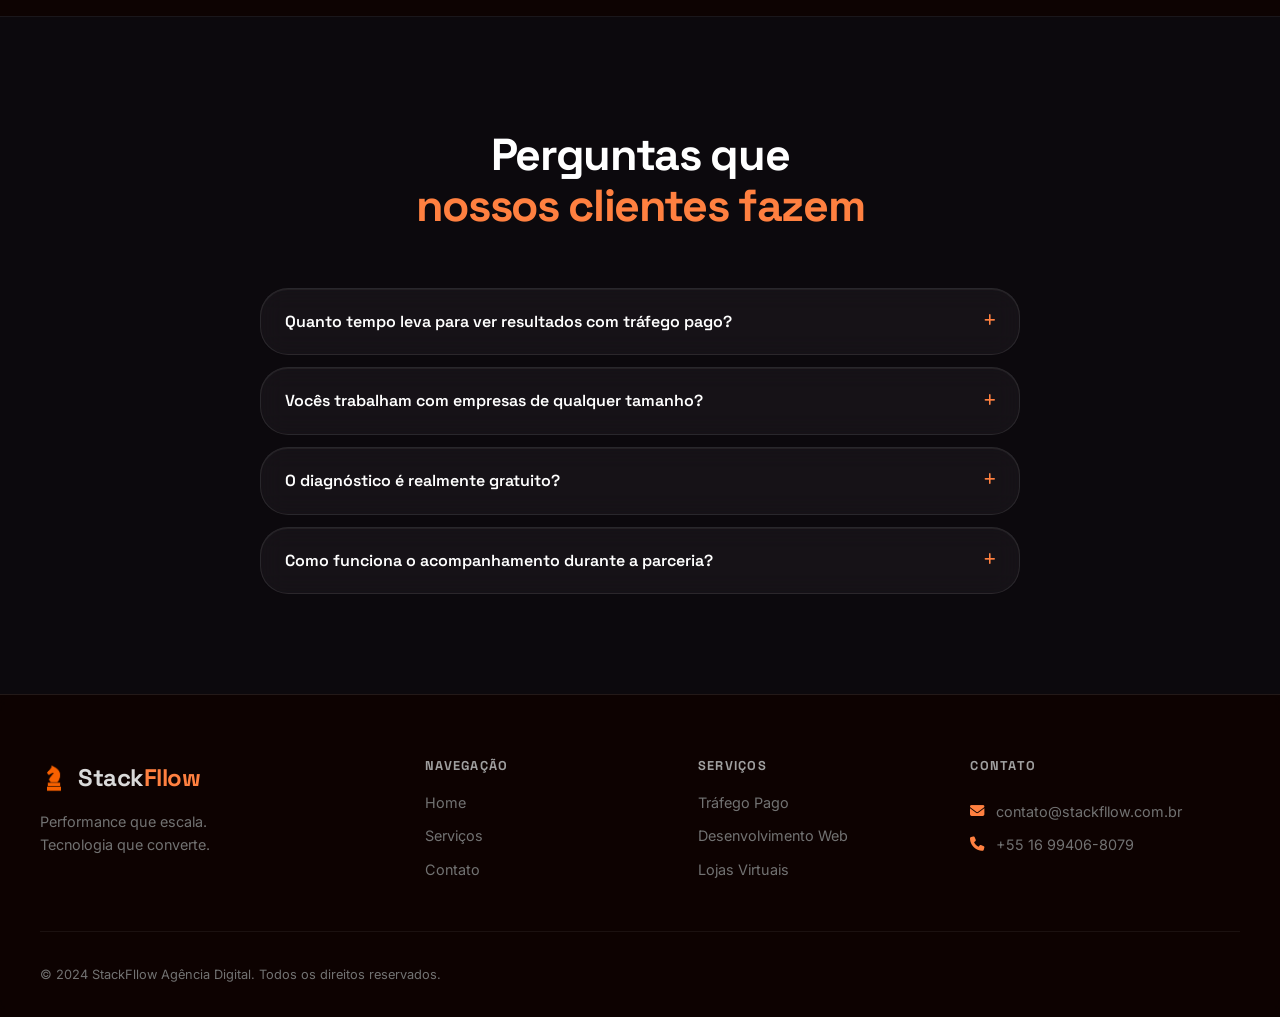
==== commit d508ab3e: "update formspree endpoint to new commercial form" ====
--- a/contato/index.html
+++ b/contato/index.html
@@ -128,7 +128,7 @@
           <h2>Solicite seu diagnóstico <em>gratuito</em></h2>
           <p>Sem compromisso. Nossa equipe vai entender seu cenário e mostrar as melhores oportunidades para o crescimento digital do seu negócio.</p>
 
-          <form class="contact__form" id="contactForm" action="https://formspree.io/f/xaqvkoon" method="POST" novalidate>
+          <form class="contact__form" id="contactForm" action="https://formspree.io/f/xjgznwbe" method="POST" novalidate>
             <div class="form__row">
               <div class="form__group">
                 <label for="name">Nome completo *</label>
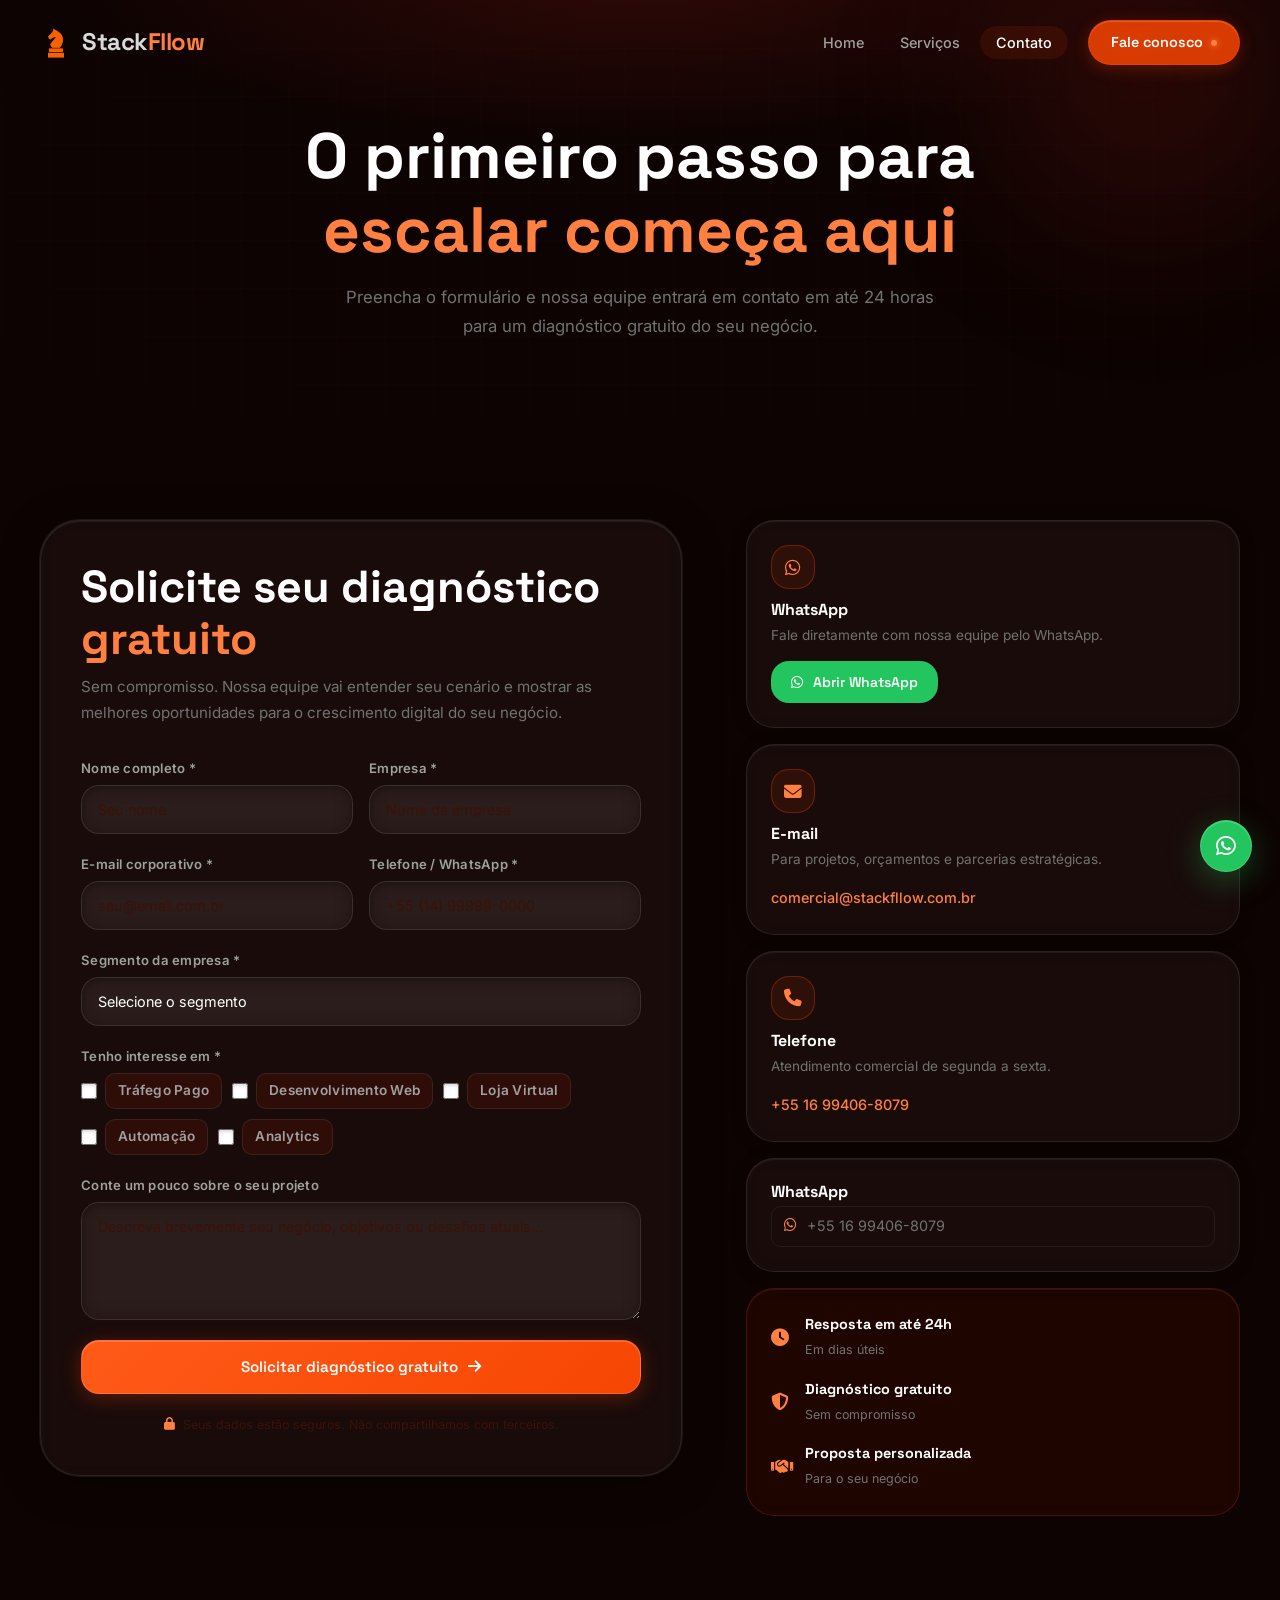
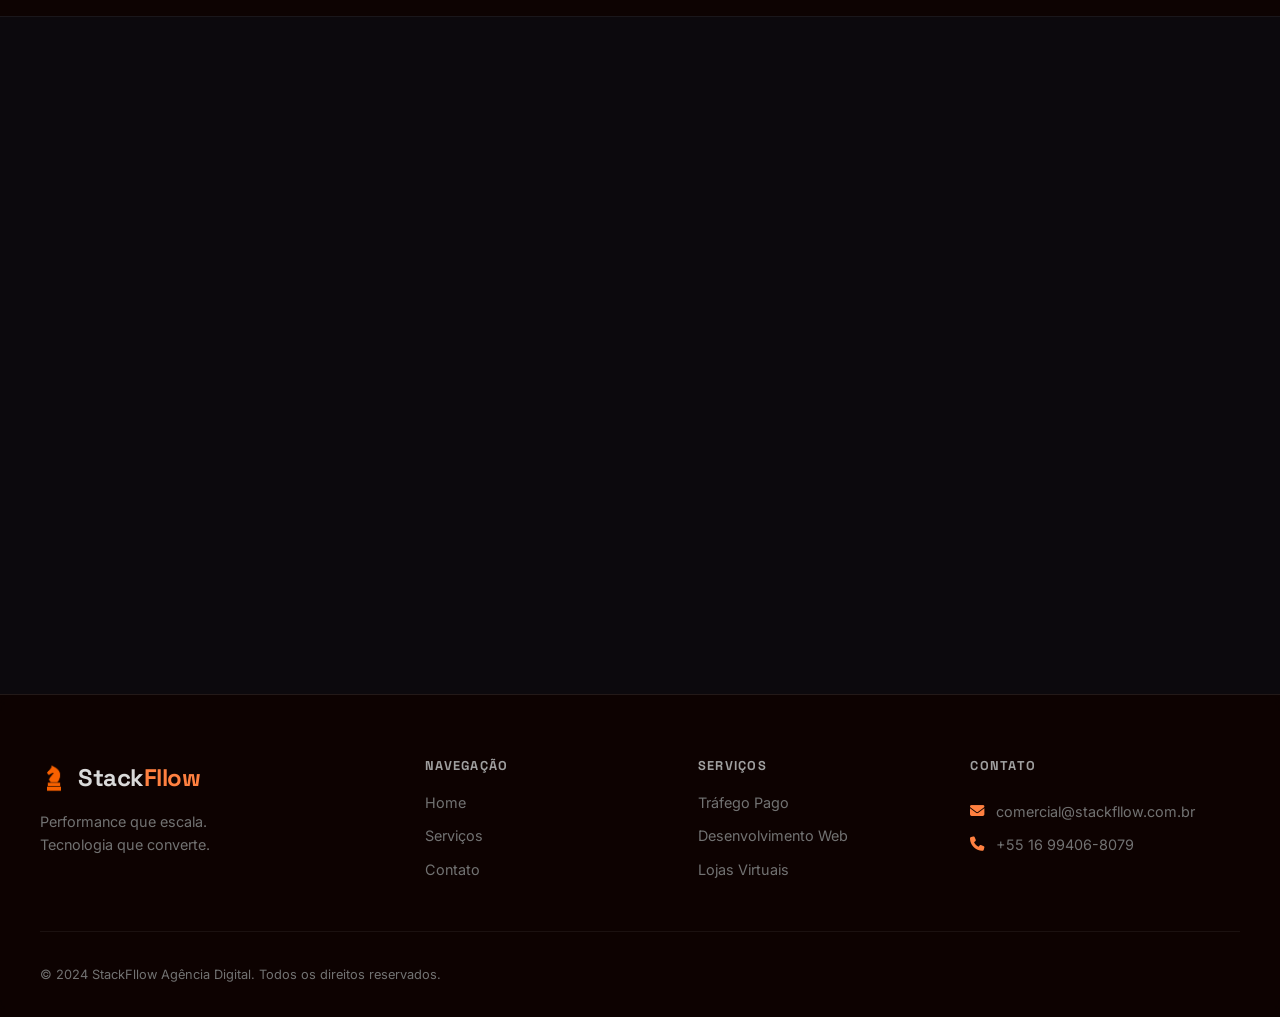
==== commit 192baee3: "update contact email to comercial@stackfllow.com.br" ====
--- a/contato/index.html
+++ b/contato/index.html
@@ -48,7 +48,7 @@
           "@type": "Organization",
           "name": "StackFllow",
           "telephone": "+5516994068079",
-          "email": "contato@stackfllow.com.br"
+          "email": "comercial@stackfllow.com.br"
         }
       }
     ]
@@ -244,8 +244,8 @@
             </div>
             <h4>E-mail</h4>
             <p>Para projetos, orçamentos e parcerias estratégicas.</p>
-            <a href="mailto:contato@stackfllow.com.br" class="contact__info-link">
-              contato@stackfllow.com.br
+            <a href="mailto:comercial@stackfllow.com.br" class="contact__info-link">
+              comercial@stackfllow.com.br
             </a>
           </div>
 
@@ -380,9 +380,9 @@
         </div>
         <div class="footer__contact">
           <h4>Contato</h4>
-          <a href="mailto:contato@stackfllow.com.br">
+          <a href="mailto:comercial@stackfllow.com.br">
             <i class="fa-solid fa-envelope"></i>
-            contato@stackfllow.com.br
+            comercial@stackfllow.com.br
           </a>
           <a href="tel:+5516994068079">
             <i class="fa-solid fa-phone"></i>
